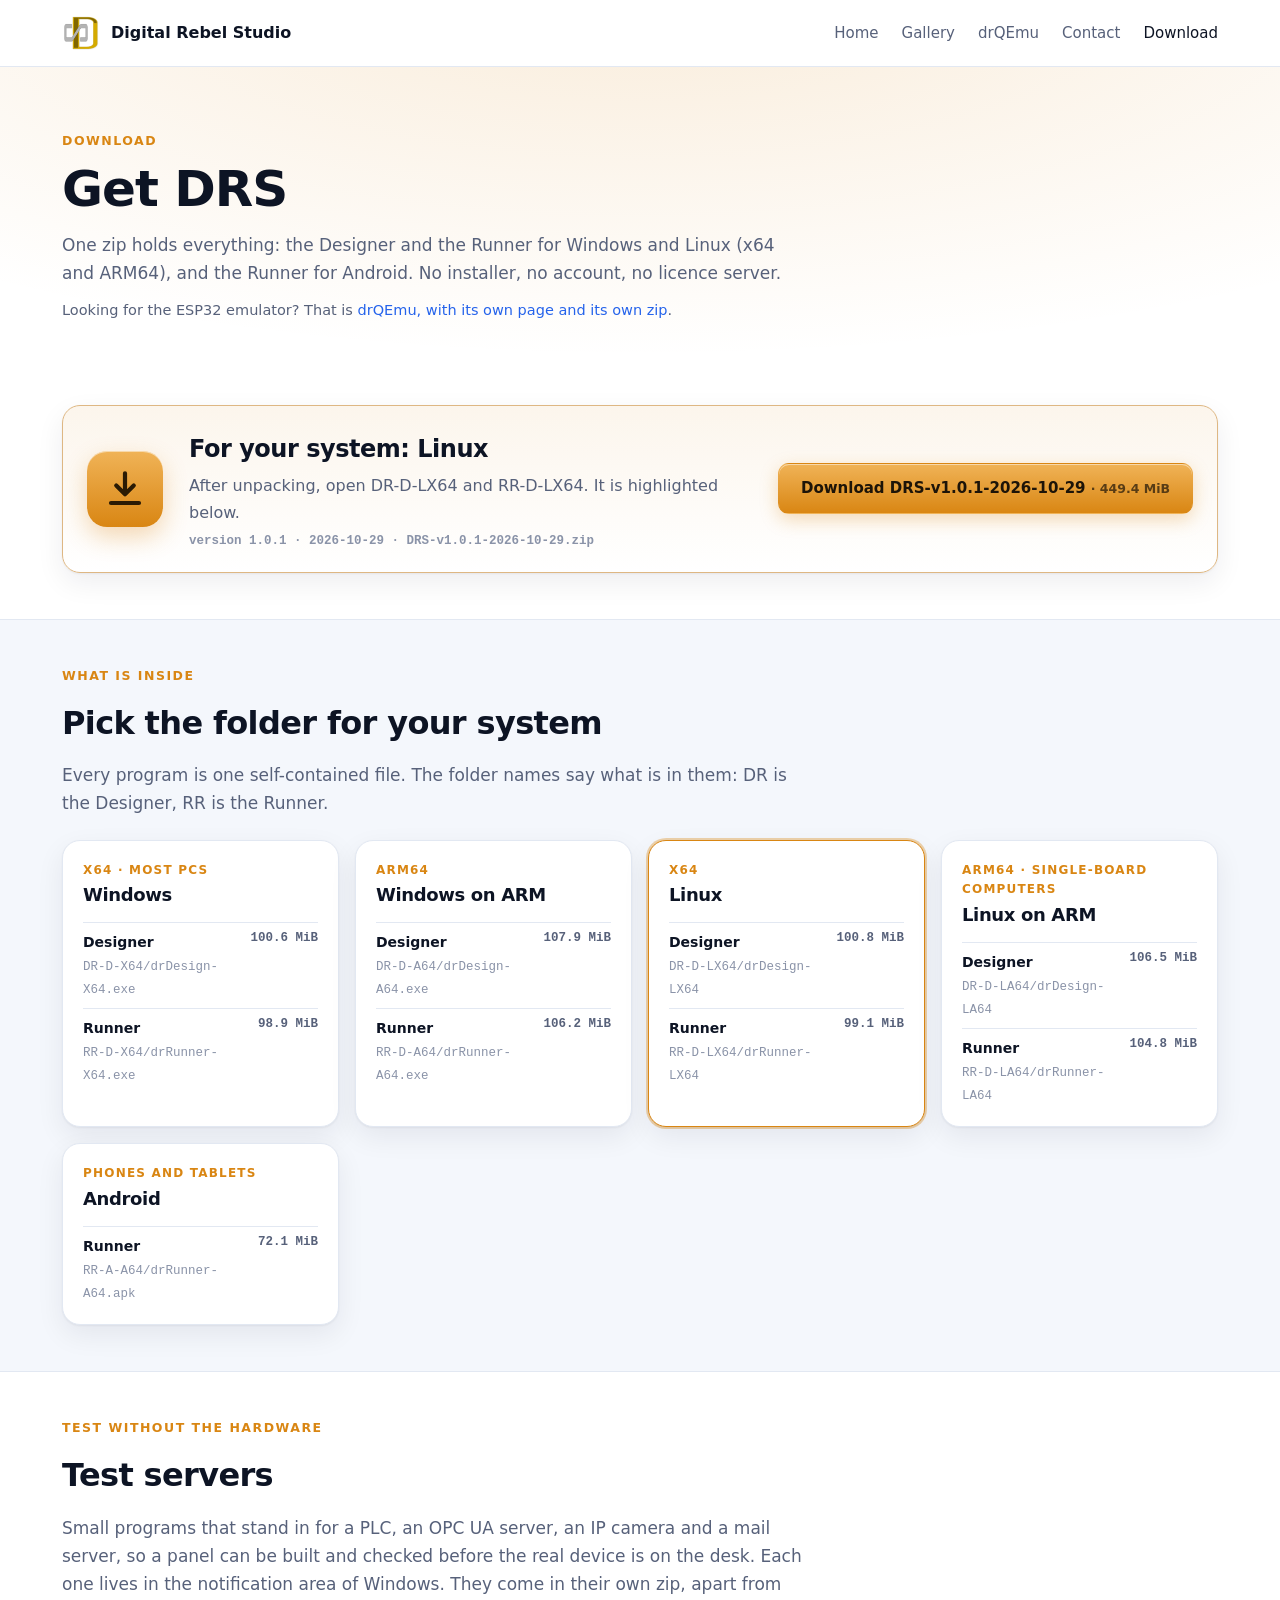
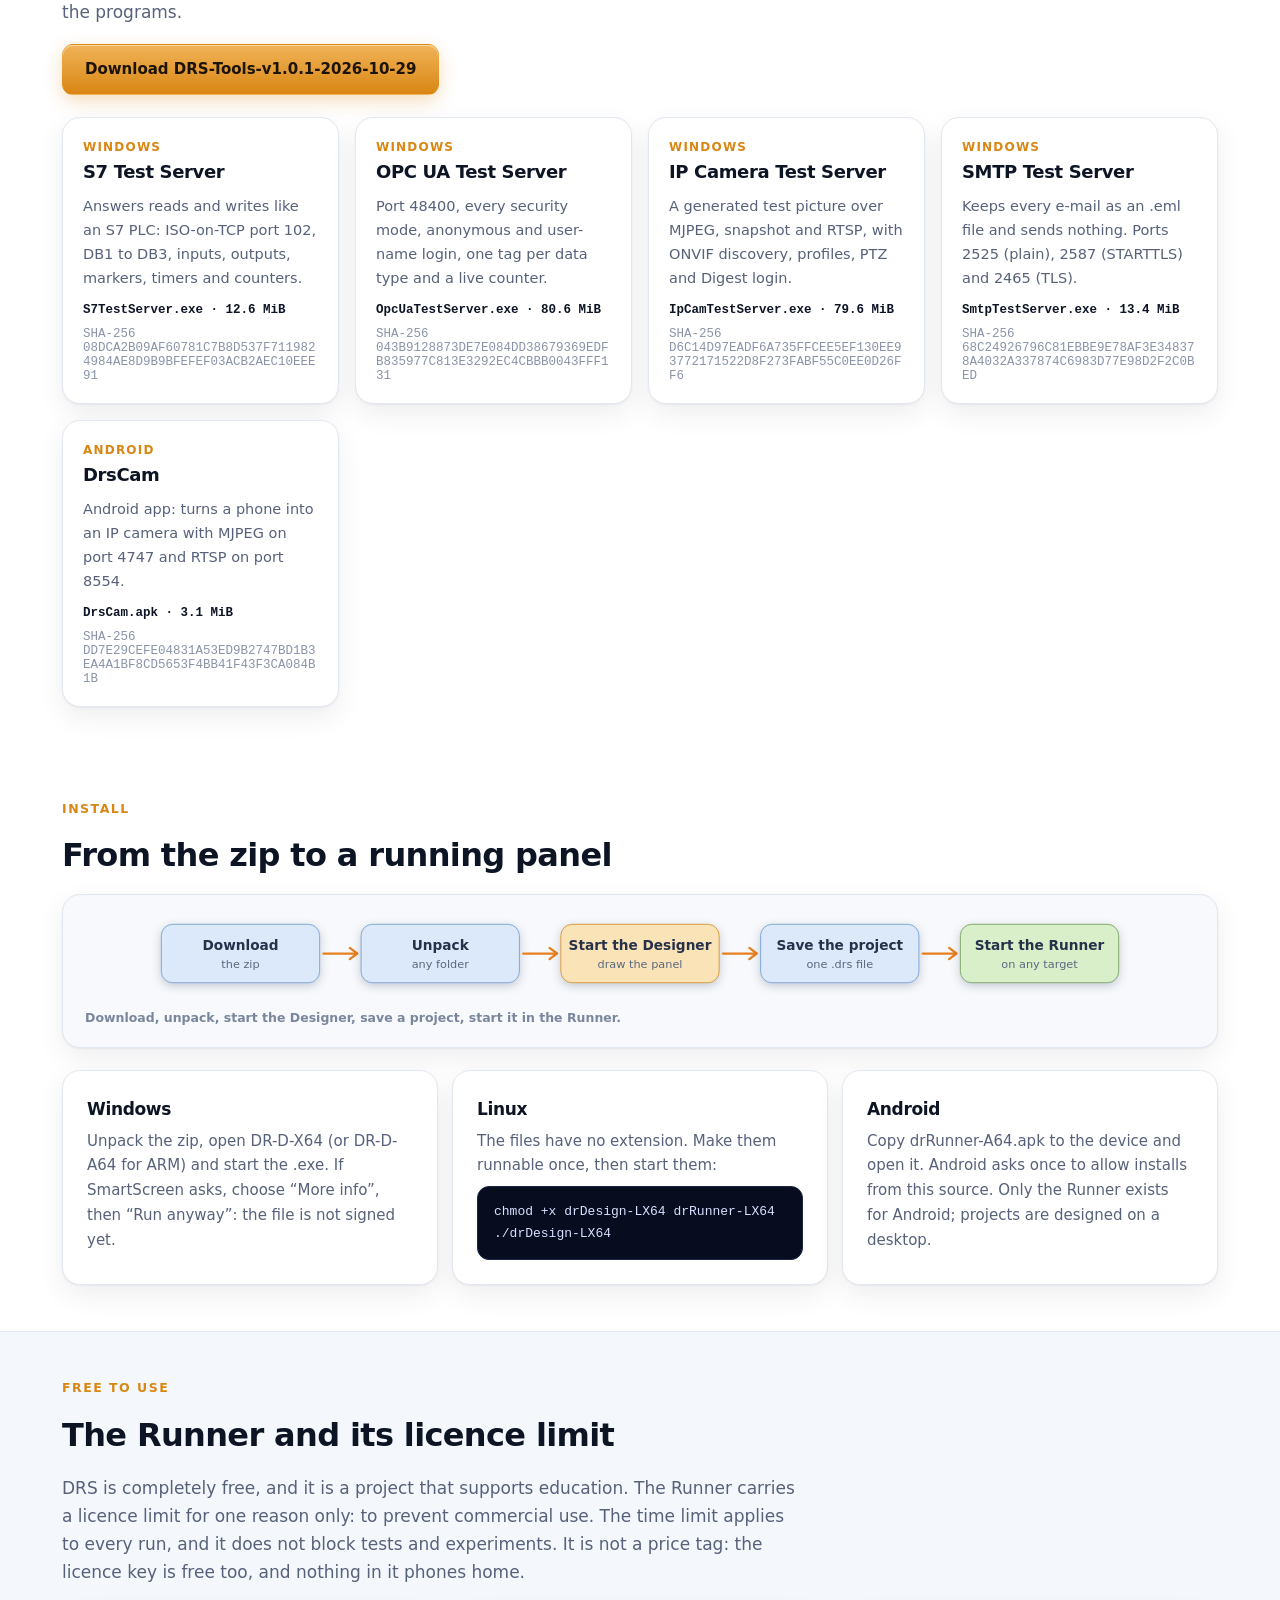
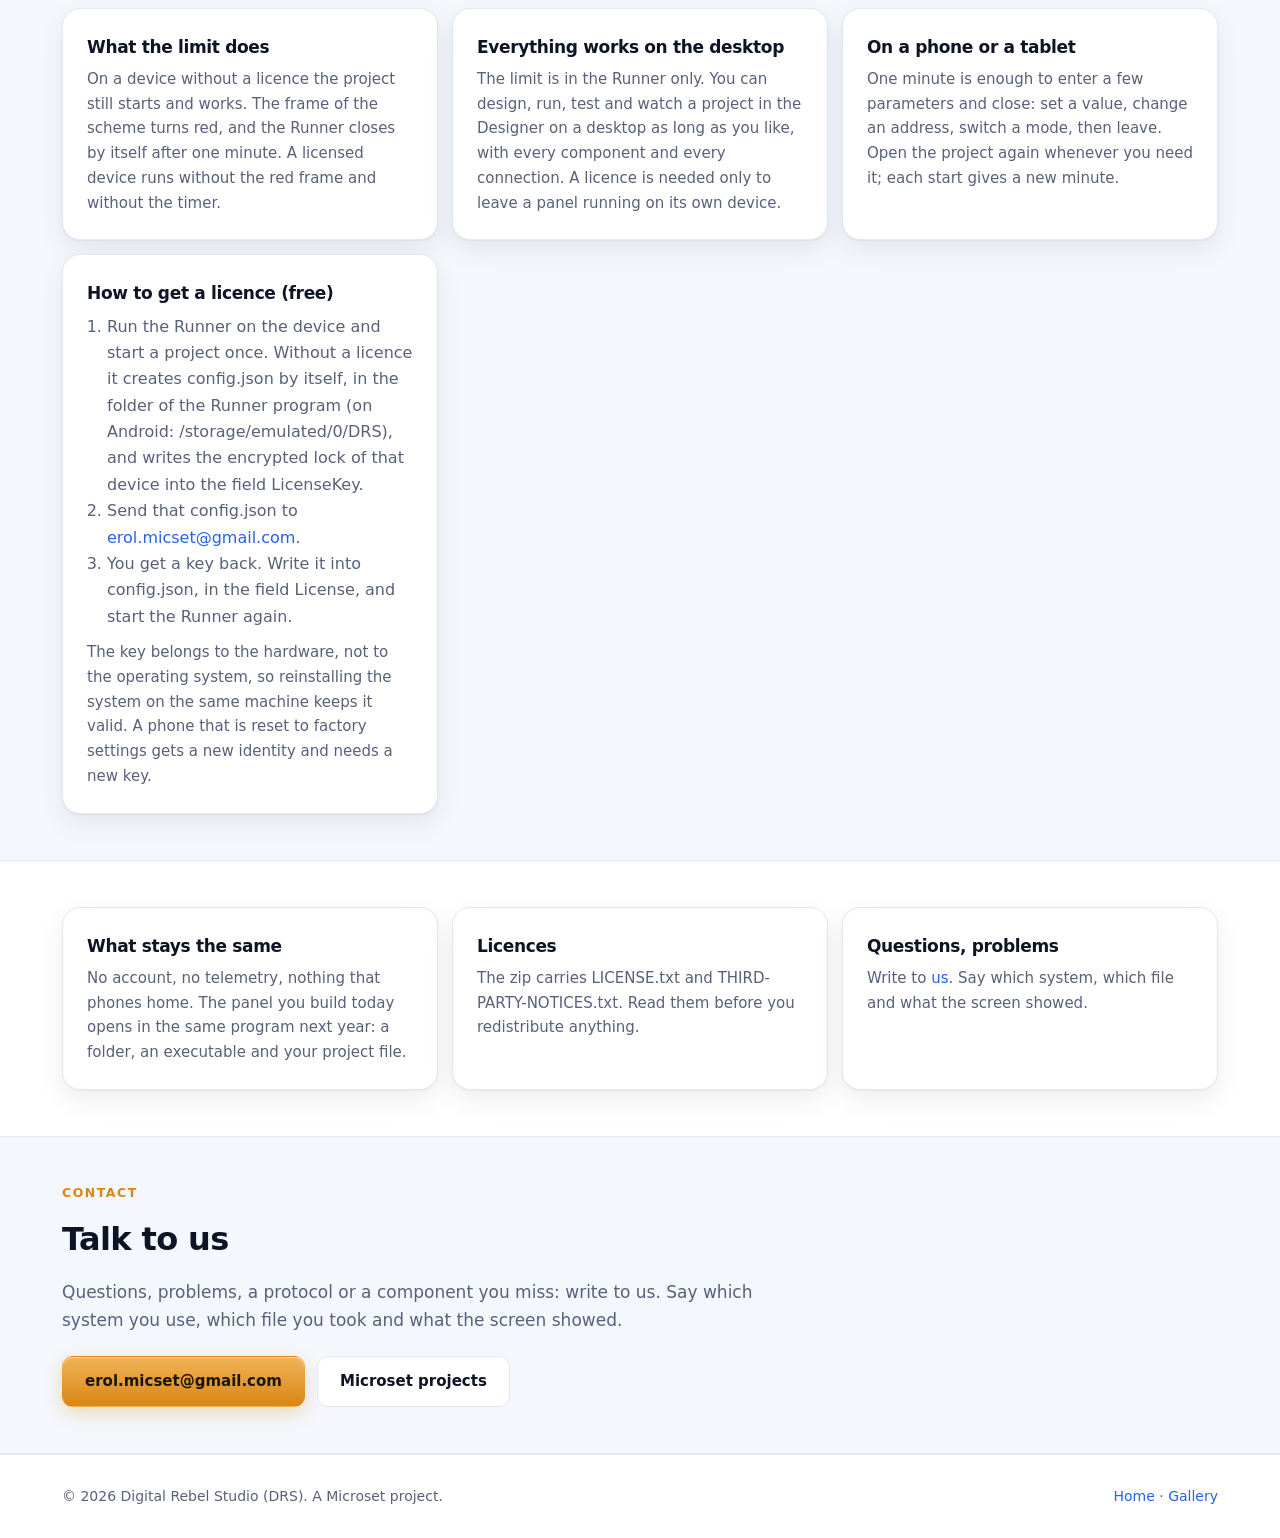
==== download.html @ 3bef8335 "Add files via upload" ====
<!DOCTYPE html>
<html lang="en">
<head>
<meta charset="utf-8">
<meta name="viewport" content="width=device-width, initial-scale=1">
<title>Download · Digital Rebel Studio</title>
<meta name="description" content="Download Digital Rebel Studio: the Designer and the Runner for Windows and Linux (x64 and ARM64), the Runner for Android.">
<meta name="theme-color" content="#0f1626">
<link rel="icon" type="image/png" href="images/drs-logo.png">
<script>document.documentElement.classList.add('js')</script>
<style>
:root{
  --bg:#ffffff; --bg-alt:#f4f7fc; --card:#ffffff; --panel:#f8fafc;
  --text:#0d1424; --muted:#57617a; --faint:#8a93a8;
  --line:#e2e8f2;
  --accent:#2563eb; --amber:#d98613; --accent-ink:#ffffff; --ok:#16a34a;
  --shadow:0 1px 2px rgba(13,20,36,.05),0 10px 28px rgba(13,20,36,.07);
  --mono:ui-monospace,SFMono-Regular,Menlo,Consolas,"Liberation Mono",monospace;
}
@media (prefers-color-scheme:dark){
  :root{
    --bg:#0a1020; --bg-alt:#0d1428; --card:#121b33; --panel:#0e1730;
    --text:#e9edf6; --muted:#9aa5bd; --faint:#6e7891;
    --line:#1f2b4a;
    --accent:#5b8cff; --amber:#e8a33d; --accent-ink:#06101f; --ok:#34d399;
    --shadow:0 1px 2px rgba(0,0,0,.4),0 10px 28px rgba(0,0,0,.35);
  }
}
*{box-sizing:border-box}
html{scroll-behavior:smooth}
@media (prefers-reduced-motion:reduce){html{scroll-behavior:auto}*{animation:none!important;transition:none!important}}
body{margin:0;background:var(--bg);color:var(--text);
  font:16px/1.65 system-ui,-apple-system,"Segoe UI",Roboto,Helvetica,Arial,sans-serif;-webkit-font-smoothing:antialiased}
a{color:var(--accent);text-decoration:none}
a:hover{text-decoration:underline}
:focus-visible{outline:2px solid var(--accent);outline-offset:3px;border-radius:6px}
h1,h2,h3{letter-spacing:-.02em}
img{max-width:100%;height:auto;display:block}
.wrap{max-width:1200px;margin:0 auto;padding:0 22px}
header.nav{position:sticky;top:0;z-index:30;background:color-mix(in srgb,var(--bg) 84%,transparent);
  backdrop-filter:blur(12px);border-bottom:1px solid var(--line)}
.nav .wrap{display:flex;align-items:center;justify-content:space-between;gap:18px;height:66px}
.brand{display:flex;align-items:center;gap:11px;font-weight:700;color:var(--text);white-space:nowrap}
.brand:hover{text-decoration:none}
.logo{width:38px;height:38px;object-fit:contain}
.nav nav{display:flex;gap:23px;align-items:center}
.nav nav a{color:var(--muted);font-size:15px;white-space:nowrap}
.nav nav a:hover,.nav nav a[aria-current]{color:var(--text);text-decoration:none}
.btn{display:inline-block;padding:12px 22px;border-radius:11px;font-weight:600;font-size:15px;border:1px solid transparent;cursor:pointer;font-family:inherit}
.btn:hover{text-decoration:none}
.btn.primary{background:linear-gradient(180deg,#f0b357,#d98613);color:#1d1408;
  box-shadow:inset 0 1px 0 rgba(255,255,255,.5),0 6px 18px rgba(217,134,19,.28);transition:transform .2s,filter .2s}
.btn.primary:hover{filter:brightness(1.06);transform:translateY(-1px)}
.btn.ghost{border-color:var(--line);color:var(--text);background:var(--card)}
.btn.ghost:hover{border-color:var(--amber)}
.eyebrow{font-size:12.5px;font-weight:700;letter-spacing:1.5px;text-transform:uppercase;color:var(--amber);margin:0 0 10px}
.head{padding:64px 0 36px;background:radial-gradient(1100px 380px at 50% -90px,color-mix(in srgb,var(--amber) 16%,transparent),transparent)}
h1{font-size:clamp(32px,5vw,50px);line-height:1.1;margin:0 0 14px}
h2{font-size:clamp(24px,3vw,32px);margin:0 0 12px}
.sub{color:var(--muted);max-width:740px;margin:0;font-size:17px}
section{padding:46px 0}
section.alt{background:var(--bg-alt);border-block:1px solid var(--line)}
.card{background:var(--card);border:1px solid var(--line);border-radius:18px;padding:24px;box-shadow:var(--shadow)}

/* recommended */
.rec{display:grid;grid-template-columns:auto 1fr auto;gap:26px;align-items:center;
  border-color:color-mix(in srgb,var(--amber) 50%,var(--line));
  background:linear-gradient(180deg,color-mix(in srgb,var(--amber) 8%,var(--card)),var(--card))}
.rec .ico{width:76px;height:76px;border-radius:20px;display:grid;place-items:center;
  background:linear-gradient(180deg,#f0b357,#d98613);box-shadow:inset 0 1px 0 rgba(255,255,255,.5),0 10px 24px rgba(217,134,19,.3)}
.rec .ico svg{width:42px;height:42px}
.rec h2{margin:0 0 4px;font-size:24px}
.rec p{margin:0;color:var(--muted)}
.rec .meta{font:600 12.5px var(--mono);color:var(--faint);margin-top:8px}
@media(max-width:800px){.rec{grid-template-columns:1fr;text-align:center}.rec .ico{margin:0 auto}}

/* package table */
.pk{display:grid;gap:16px;grid-template-columns:repeat(auto-fit,minmax(260px,1fr));margin-top:22px}
.pk .card{padding:20px;transition:transform .3s cubic-bezier(.2,.7,.2,1),box-shadow .3s,border-color .2s}
.pk .card:hover{transform:translateY(-3px);border-color:var(--amber)}
.pk .card.me{border-color:var(--amber);box-shadow:0 0 0 2px color-mix(in srgb,var(--amber) 35%,transparent),var(--shadow)}
.pk h3{margin:0 0 2px;font-size:18px}
.pk .os{font-size:12px;font-weight:700;letter-spacing:1.2px;text-transform:uppercase;color:var(--amber)}
.pk ul{list-style:none;margin:12px 0 0;padding:0;display:grid;gap:8px}
.pk li{display:flex;justify-content:space-between;gap:10px;font-size:14px;color:var(--muted);border-top:1px solid var(--line);padding-top:8px}
.pk li b{color:var(--text);font-weight:600}
.pk li code,.path{font:12.5px var(--mono);color:var(--faint)}
.sz{font:600 12.5px var(--mono);white-space:nowrap}

/* hash */
.hash{display:flex;gap:10px;align-items:center;flex-wrap:wrap;margin-top:12px}
.hash code{flex:1 1 360px;min-width:0;overflow-wrap:anywhere;font:13px/1.5 var(--mono);background:var(--panel);
  border:1px solid var(--line);border-radius:10px;padding:10px 12px}
.pre{background:#070d1f;color:#d7e0ff;border-radius:12px;padding:14px 16px;border:1px solid #1c2748;
  font:13px/1.7 var(--mono);overflow-x:auto;white-space:pre;margin:8px 0 0}
.tabs{display:flex;gap:8px;flex-wrap:wrap;margin:14px 0 0}
.tabs button{font:inherit;font-size:14px;font-weight:600;cursor:pointer;padding:7px 15px;border-radius:999px;
  border:1px solid var(--line);background:var(--card);color:var(--text)}
.tabs button[aria-pressed="true"]{background:linear-gradient(180deg,#f0b357,#d98613);border-color:#c47a10;color:#1d1408}

/* flow */
.plate{background:#f7f9fc;border:1px solid #e0e7f1;border-radius:18px;padding:18px;box-shadow:var(--shadow)}
.plate svg{display:block;width:100%;height:auto;max-width:980px;margin:0 auto}
.plate .pcap{font-size:12.5px;color:#7a869c;margin:8px 4px 0;font-weight:600}
.step rect{filter:drop-shadow(0 3px 5px rgba(20,32,60,.22))}
.js .step{opacity:0;transform:translateY(8px);transition:opacity .5s ease,transform .5s ease;transition-delay:var(--d)}
.js .plate.go .step{opacity:1;transform:none}
.js .plate .arrow{stroke-dasharray:1;stroke-dashoffset:1}
.js .plate.go .arrow{animation:draw .7s ease-out forwards;animation-delay:var(--d)}
@keyframes draw{to{stroke-dashoffset:0}}
.js .reveal{opacity:0;transform:translateY(16px);transition:opacity .6s ease,transform .6s cubic-bezier(.2,.7,.2,1)}
.js .reveal.in{opacity:1;transform:none}
.notes{display:grid;gap:14px;grid-template-columns:repeat(auto-fit,minmax(280px,1fr))}
.notes p{margin:0;color:var(--muted);font-size:15px}
.notes h3{margin:0 0 6px;font-size:17px}
footer{border-top:1px solid var(--line);padding:30px 0;color:var(--muted);font-size:14px}
footer .wrap{display:flex;justify-content:space-between;gap:16px;flex-wrap:wrap}
</style>
</head>
<body>

<header class="nav">
  <div class="wrap">
    <a class="brand" href="index.html"><img class="logo" src="images/drs-logo.png" alt="" width="38" height="38"> Digital Rebel Studio</a>
    <nav aria-label="Primary">
      <a href="index.html">Home</a>
      <a href="gallery.html">Gallery</a>
      <a href="drqemu.html">drQEmu</a>
      <a href="#contact">Contact</a>
      <a href="download.html" aria-current="page">Download</a>
    </nav>
  </div>
</header>

<main>
  <div class="head">
    <div class="wrap">
      <p class="eyebrow">Download</p>
      <h1>Get <span translate="no" class="notranslate">DRS</span></h1>
      <p class="sub">One zip holds everything: the <span translate="no" class="notranslate">Designer</span> and the <span translate="no" class="notranslate">Runner</span> for <span translate="no" class="notranslate">Windows</span> and <span translate="no" class="notranslate">Linux</span> (x64 and ARM64), and the <span translate="no" class="notranslate">Runner</span> for <span translate="no" class="notranslate">Android</span>. No installer, no account, no licence server.</p>
      <p style="margin:12px 0 0;color:var(--muted);font-size:14.5px">Looking for the <span translate="no" class="notranslate">ESP32</span> emulator? That is <a href="drqemu.html"><span translate="no" class="notranslate">drQEmu</span>, with its own page and its own zip</a>.</p>
    </div>
  </div>

  <section>
    <div class="wrap">
      <div class="card rec reveal" id="rec">
        <div class="ico" aria-hidden="true"><svg viewBox="0 0 24 24" fill="none" stroke="#2b1b04" stroke-width="2.4" stroke-linecap="round" stroke-linejoin="round"><path d="M12 3v12m0 0l-5-5m5 5l5-5M4 20h16"/></svg></div>
        <div>
          <h2 id="recTitle">Download <span translate="no" class="notranslate">DRS</span></h2>
          <p id="recText">The zip contains every program; open the folder that matches your system.</p>
          <p class="meta" id="recMeta" translate="no"></p>
        </div>
        <a class="btn primary" id="recBtn" href="#">Download the zip</a>
      </div>
    </div>
  </section>

  <section class="alt">
    <div class="wrap">
      <p class="eyebrow">What is inside</p>
      <h2>Pick the folder for your system</h2>
      <p class="sub">Every program is one self-contained file. The folder names say what is in them: <span translate="no" class="notranslate">DR</span> is the <span translate="no" class="notranslate">Designer</span>, <span translate="no" class="notranslate">RR</span> is the <span translate="no" class="notranslate">Runner</span>.</p>
      <div class="pk" id="pk"></div>
    </div>
  </section>

  <section id="tools">
    <div class="wrap">
      <p class="eyebrow">Test without the hardware</p>
      <h2>Test servers</h2>
      <p class="sub">Small programs that stand in for a PLC, an <span translate="no" class="notranslate">OPC UA</span> server, an IP camera and a mail server, so a panel can be built and checked before the real device is on the desk. Each one lives in the notification area of <span translate="no" class="notranslate">Windows</span>. They come in their own zip, apart from the programs.</p>
      <div style="margin-top:18px"><a class="btn primary" id="toolsBtn" href="#">Download the test servers</a></div>
      <div class="pk" id="tl"></div>
    </div>
  </section>

  <section>
    <div class="wrap">
      <p class="eyebrow">Install</p>
      <h2>From the zip to a running panel</h2>
      <div class="plate reveal" id="flow"><p class="pcap" id="flowCap">Download, unpack, start the <span translate="no" class="notranslate">Designer</span>, save a project, start it in the <span translate="no" class="notranslate">Runner</span>.</p></div>
      <div class="notes" style="margin-top:22px">
        <div class="card reveal"><h3><span translate="no" class="notranslate">Windows</span></h3><p>Unpack the zip, open <span translate="no" class="notranslate">DR-D-X64</span> (or <span translate="no" class="notranslate">DR-D-A64</span> for ARM) and start the <span translate="no" class="notranslate">.exe</span>. If SmartScreen asks, choose “More info”, then “Run anyway”: the file is not signed yet.</p></div>
        <div class="card reveal"><h3><span translate="no" class="notranslate">Linux</span></h3><p>The files have no extension. Make them runnable once, then start them:</p><pre class="pre" translate="no">chmod +x drDesign-LX64 drRunner-LX64
./drDesign-LX64</pre></div>
        <div class="card reveal"><h3><span translate="no" class="notranslate">Android</span></h3><p>Copy <span translate="no" class="notranslate">drRunner-A64.apk</span> to the device and open it. Android asks once to allow installs from this source. Only the <span translate="no" class="notranslate">Runner</span> exists for <span translate="no" class="notranslate">Android</span>; projects are designed on a desktop.</p></div>
      </div>
    </div>
  </section>

  <section id="licence" class="alt">
    <div class="wrap">
      <p class="eyebrow">Free to use</p>
      <h2>The <span translate="no" class="notranslate">Runner</span> and its licence limit</h2>
      <p class="sub"><span translate="no" class="notranslate">DRS</span> is completely free, and it is a project that supports education. The <span translate="no" class="notranslate">Runner</span> carries a licence limit for one reason only: to prevent commercial use. The time limit applies to every run, and it does not block tests and experiments. It is not a price tag: the licence key is free too, and nothing in it phones home.</p>
      <div class="notes" style="margin-top:22px">
        <div class="card reveal"><h3>What the limit does</h3><p>On a device without a licence the project still starts and works. The frame of the scheme turns red, and the <span translate="no" class="notranslate">Runner</span> closes by itself after one minute. A licensed device runs without the red frame and without the timer.</p></div>
        <div class="card reveal"><h3>Everything works on the desktop</h3><p>The limit is in the <span translate="no" class="notranslate">Runner</span> only. You can design, run, test and watch a project in the <span translate="no" class="notranslate">Designer</span> on a desktop as long as you like, with every component and every connection. A licence is needed only to leave a panel running on its own device.</p></div>
        <div class="card reveal"><h3>On a phone or a tablet</h3><p>One minute is enough to enter a few parameters and close: set a value, change an address, switch a mode, then leave. Open the project again whenever you need it; each start gives a new minute.</p></div>
        <div class="card reveal"><h3>How to get a licence (free)</h3>
          <ol style="margin:0;padding-left:20px;color:var(--muted)">
            <li>Run the <span translate="no" class="notranslate">Runner</span> on the device and start a project once. Without a licence it creates <span translate="no" class="notranslate">config.json</span> by itself, in the folder of the <span translate="no" class="notranslate">Runner</span> program (on <span translate="no" class="notranslate">Android</span>: <span translate="no" class="notranslate">/storage/emulated/0/DRS</span>), and writes the encrypted lock of that device into the field <span translate="no" class="notranslate">LicenseKey</span>.</li>
            <li>Send that <span translate="no" class="notranslate">config.json</span> to <a href="#contact" translate="no" class="notranslate">erol.micset@gmail.com</a>.</li>
            <li>You get a key back. Write it into <span translate="no" class="notranslate">config.json</span>, in the field <span translate="no" class="notranslate">License</span>, and start the <span translate="no" class="notranslate">Runner</span> again.</li>
          </ol>
          <p style="margin-top:10px">The key belongs to the hardware, not to the operating system, so reinstalling the system on the same machine keeps it valid. A phone that is reset to factory settings gets a new identity and needs a new key.</p></div>
      </div>
    </div>
  </section>

  <section>
    <div class="wrap">
      <div class="notes">
        <div class="card reveal"><h3>What stays the same</h3><p>No account, no telemetry, nothing that phones home. The panel you build today opens in the same program next year: a folder, an executable and your project file.</p></div>
        <div class="card reveal"><h3>Licences</h3><p>The zip carries <span translate="no" class="notranslate">LICENSE.txt</span> and <span translate="no" class="notranslate">THIRD-PARTY-NOTICES.txt</span>. Read them before you redistribute anything.</p></div>
        <div class="card reveal"><h3>Questions, problems</h3><p>Write to <a href="#contact">us</a>. Say which system, which file and what the screen showed.</p></div>
      </div>
    </div>
  </section>
  <section id="contact" class="alt">
    <div class="wrap">
      <p class="eyebrow">Contact</p>
      <h2>Talk to us</h2>
      <p class="sub">Questions, problems, a protocol or a component you miss: write to us. Say which system you use, which file you took and what the screen showed.</p>
      <div style="display:flex;gap:12px;flex-wrap:wrap;margin-top:22px">
        <a class="btn primary" href="mailto:erol.micset@gmail.com?subject=DRS%20-%20Digital%20Rebel%20Studio">erol.micset@gmail.com</a>
        <a class="btn ghost" href="https://micset.wixsite.com/micset" target="_blank" rel="noopener"><span translate="no" class="notranslate">Microset</span> projects</a>
      </div>
    </div>
  </section>
</main>

<footer>
  <div class="wrap">
    <span>© <span id="y">2026</span> <span translate="no" class="notranslate">Digital Rebel Studio</span> (<span translate="no" class="notranslate">DRS</span>). A <span translate="no" class="notranslate">Microset</span> project.</span>
    <span><a href="index.html">Home</a> · <a href="gallery.html">Gallery</a></span>
  </div>
</footer>

<script>
/* The ONE place to edit for a new release: version, date, the address of the zip and its SHA-256.
   `url` may point anywhere (a file next to this page, or a release page of a code host). Sizes are in MiB. */
var RELEASE = {
  version: '1.0.1', date: '2026-10-29',
  url: 'downloads/DRS-v1.0.1-2026-10-29.zip', file: 'DRS-v1.0.1-2026-10-29.zip', size: 449.4,
  sha256: 'D324EFC052154FDF617FF1E827D140A8E46BA5643974B7A51A2671C261CE85D4',
  tools: [
    ['S7 Test Server', 'S7TestServer.exe', 12.6, 'Answers reads and writes like an S7 PLC: ISO-on-TCP port 102, DB1 to DB3, inputs, outputs, markers, timers and counters.', '08DCA2B09AF60781C7B8D537F7119824984AE8D9B9BFEFEF03ACB2AEC10EEE91'],
    ['OPC UA Test Server', 'OpcUaTestServer.exe', 80.6, 'Port 48400, every security mode, anonymous and user-name login, one tag per data type and a live counter.', '043B9128873DE7E084DD38679369EDFB835977C813E3292EC4CBBB0043FFF131'],
    ['IP Camera Test Server', 'IpCamTestServer.exe', 79.6, 'A generated test picture over MJPEG, snapshot and RTSP, with ONVIF discovery, profiles, PTZ and Digest login.', 'D6C14D97EADF6A735FFCEE5EF130EE93772171522D8F273FABF55C0EE0D26FF6'],
    ['SMTP Test Server', 'SmtpTestServer.exe', 13.4, 'Keeps every e-mail as an .eml file and sends nothing. Ports 2525 (plain), 2587 (STARTTLS) and 2465 (TLS).', '68C24926796C81EBBE9E78AF3E348378A4032A337874C6983D77E98D2F2C0BED'],
    ['DrsCam', 'DrsCam.apk', 3.1, 'Android app: turns a phone into an IP camera with MJPEG on port 4747 and RTSP on port 8554.', 'DD7E29CEFE04831A53ED9B2747BD1B3EA4A1BF8CD5653F4BB41F43F3CA084B1B']
  ],
  toolsBase: 'downloads/tools/',
  systems: [
    { id: 'win', name: 'Windows', os: 'x64 · most PCs', items: [
      ['Designer', 'DR-D-X64/drDesign-X64.exe', 100.6], ['Runner', 'RR-D-X64/drRunner-X64.exe', 98.9]] },
    { id: 'winarm', name: 'Windows on ARM', os: 'ARM64', items: [
      ['Designer', 'DR-D-A64/drDesign-A64.exe', 107.9], ['Runner', 'RR-D-A64/drRunner-A64.exe', 106.2]] },
    { id: 'lin', name: 'Linux', os: 'x64', items: [
      ['Designer', 'DR-D-LX64/drDesign-LX64', 100.8], ['Runner', 'RR-D-LX64/drRunner-LX64', 99.1]] },
    { id: 'linarm', name: 'Linux on ARM', os: 'ARM64 · single-board computers', items: [
      ['Designer', 'DR-D-LA64/drDesign-LA64', 106.5], ['Runner', 'RR-D-LA64/drRunner-LA64', 104.8]] },
    { id: 'android', name: 'Android', os: 'phones and tablets', items: [
      ['Runner', 'RR-A-A64/drRunner-A64.apk', 72.1]] }
  ]
};

(function () {
  'use strict';
  var $ = function (id) { return document.getElementById(id); };
  var reduce = window.matchMedia && matchMedia('(prefers-reduced-motion: reduce)').matches;
  function nt(s) { return '<span translate="no" class="notranslate">' + s + '</span>'; }
  function mb(x) { return x.toFixed(1) + ' MiB'; }

  /* which system is this? */
  function detect() {
    var ua = navigator.userAgent || '', plat = (navigator.userAgentData && navigator.userAgentData.platform) || navigator.platform || '';
    var arm = /arm|aarch64/i.test(ua + ' ' + plat);
    if (/android/i.test(ua)) return 'android';
    if (/win/i.test(plat + ua)) return arm ? 'winarm' : 'win';
    if (/linux|x11|cros/i.test(plat + ua)) return arm ? 'linarm' : 'lin';
    return '';
  }
  var mine = detect();

  /* the zip, the recommendation */
  var rec = RELEASE.systems.filter(function (s) { return s.id === mine; })[0];
  $('recBtn').href = RELEASE.url;
  $('recBtn').setAttribute('download', RELEASE.file);
  $('recBtn').innerHTML = 'Download ' + nt(RELEASE.file.replace(/\.zip$/, '')) + ' <small style="opacity:.7">· ' + mb(RELEASE.size) + '</small>';
  $('recMeta').textContent = 'version ' + RELEASE.version + ' · ' + RELEASE.date + ' · ' + RELEASE.file;
  if (rec) {
    $('recTitle').innerHTML = 'For your system: ' + nt(rec.name);
    $('recText').innerHTML = 'After unpacking, open ' + rec.items.map(function (i) { return nt(i[1].split('/')[0]); }).join(' and ') + '. It is highlighted below.';
  }

  /* one card per system */
  $('pk').innerHTML = RELEASE.systems.map(function (s) {
    return '<div class="card reveal' + (s.id === mine ? ' me' : '') + '"><div class="os">' + s.os + '</div><h3>' + nt(s.name) + '</h3><ul>' +
      s.items.map(function (i) {
        var parts = i[1].split('/');
        return '<li><span><b>' + nt(i[0]) + '</b><br><span class="path" translate="no">' + parts[0] + '/' + parts[1] + '</span></span><span class="sz" translate="no">' + mb(i[2]) + '</span></li>';
      }).join('') + '</ul></div>';
  }).join('');

  $('tl').innerHTML = RELEASE.tools.map(function (t) {
    return '<div class="card reveal"><div class="os">' + (/.apk$/.test(t[1]) ? 'Android' : 'Windows') + '</div><h3>' + nt(t[0]) + '</h3><p style="margin:8px 0 12px;color:var(--muted);font-size:14.5px">' + t[3] + '</p>' +
      '<p class="sz" translate="no" style="margin:0">' + t[1] + ' · ' + mb(t[2]) + '</p>' +
      '<p class="path" translate="no" style="margin:10px 0 0;overflow-wrap:anywhere">SHA-256 ' + t[4] + '</p></div>';
  }).join('');

  /* DownloadPathList.txt names the zips of every version; the newest one wins. Without the list (or on file://) the values above stay. */
  function applyList(text) {
    var best = null;
    text.split(/\r?\n/).forEach(function (ln) {
      if (/^\s*(#|$)/.test(ln)) return;
      var p = ln.split(' - ').map(function (s) { return s.trim(); });
      if (p.length < 3) return;
      if (/drqemu/i.test(p[1])) return;
      var v = p[0], isTools = /tools/i.test(p[1]);
      if (!best || cmp(v, best.v) > 0) best = { v: v, app: null, tools: null };
      if (v === best.v) best[isTools ? 'tools' : 'app'] = { file: p[1], url: p.slice(2).join(' - ') };
    });
    if (!best) return;
    if (best.app) {
      var same = best.app.file === RELEASE.file;
      RELEASE.version = best.v; RELEASE.file = best.app.file; RELEASE.url = best.app.url;
      if (!same) { RELEASE.sha256 = ''; RELEASE.size = 0; RELEASE.date = ''; }
    }
    if (best.tools) RELEASE.toolsZip = best.tools;
    paint();
  }
  function cmp(a, b) {
    var x = a.split('.'), y = b.split('.');
    for (var i = 0; i < Math.max(x.length, y.length); i++) { var d = (+x[i] || 0) - (+y[i] || 0); if (d) return d; }
    return 0;
  }
  function paint() {
    $('recBtn').href = RELEASE.url;
    $('recBtn').setAttribute('download', RELEASE.file.split('/').pop());
    $('recBtn').innerHTML = 'Download ' + nt(RELEASE.file.replace(/\.zip$/, '')) + (RELEASE.size ? ' <small style="opacity:.7">· ' + mb(RELEASE.size) + '</small>' : '');
    $('recMeta').textContent = 'version ' + RELEASE.version + (RELEASE.date ? ' · ' + RELEASE.date : '') + ' · ' + RELEASE.file;
    var tz = RELEASE.toolsZip || { file: 'DRS-Tools-v' + RELEASE.version + '.zip', url: RELEASE.toolsBase + 'DRS-Tools-v' + RELEASE.version + '.zip' };
    $('toolsBtn').href = tz.url; $('toolsBtn').setAttribute('download', tz.file.split('/').pop());
    $('toolsBtn').innerHTML = 'Download ' + nt(tz.file.replace(/\.zip$/, ''));
  }

  paint();
  if (window.fetch && location.protocol !== 'file:') fetch('DownloadPathList.txt', { cache: 'no-cache' }).then(function (r) { return r.ok ? r.text() : ''; }).then(function (t) { if (t) applyList(t); }, function () {});

  /* the install flow, drawn from data */
  var STEPS = [
    ['Download', 'the zip', '#7fa6d8', '#dbe9fb'],
    ['Unpack', 'any folder', '#7fa6d8', '#dbe9fb'],
    ['Start the Designer', 'draw the panel', '#d79a3a', '#fbe3b8'],
    ['Save the project', 'one .drs file', '#7fa6d8', '#dbe9fb'],
    ['Start the Runner', 'on any target', '#7fa86a', '#d9efc9']
  ];
  (function drawFlow() {
    var NS = 'http://www.w3.org/2000/svg', w = 168, h = 62, gap = 44, pad = 12, W = pad * 2 + STEPS.length * w + (STEPS.length - 1) * gap, H = h + pad * 2 + 6;
    var svg = document.createElementNS(NS, 'svg');
    svg.setAttribute('viewBox', '0 0 ' + W + ' ' + H); svg.setAttribute('role', 'img');
    svg.setAttribute('aria-label', 'Steps: download the zip, unpack it, start the Designer and draw the panel, save the project as one file, start it in the Runner on any target.');
    function el(n, a, p) { var e = document.createElementNS(NS, n); for (var k in a) e.setAttribute(k, a[k]); if (p) p.appendChild(e); return e; }
    STEPS.forEach(function (s, i) {
      var x = pad + i * (w + gap), y = pad, d = (i * 0.25).toFixed(2) + 's';
      if (i) el('path', { d: 'M' + (x - gap + 4) + ' ' + (y + h / 2) + ' L' + (x - 6) + ' ' + (y + h / 2), stroke: '#e8801f', 'stroke-width': 2.4, 'stroke-linecap': 'round', fill: 'none', class: 'arrow', pathLength: 1, style: '--d:' + (i * 0.25 - 0.1).toFixed(2) + 's' }, svg);
      if (i) el('path', { d: 'M' + (x - 12) + ' ' + (y + h / 2 - 6) + ' L' + (x - 4) + ' ' + (y + h / 2) + ' L' + (x - 12) + ' ' + (y + h / 2 + 6), stroke: '#e8801f', 'stroke-width': 2.4, 'stroke-linecap': 'round', 'stroke-linejoin': 'round', fill: 'none' }, svg);
      var g = el('g', { class: 'step', style: '--d:' + d }, svg);
      el('rect', { x: x, y: y, width: w, height: h, rx: 12, fill: s[3], stroke: s[2] }, g);
      var t = el('text', { x: x + w / 2, y: y + 27, 'text-anchor': 'middle', 'font-size': 14.5, 'font-weight': 700, fill: '#27324a', 'font-family': 'system-ui,Segoe UI,sans-serif' }, g); t.textContent = s[0];
      if (/Designer|Runner/.test(s[0])) { t.setAttribute('translate', 'no'); t.setAttribute('class', 'notranslate'); }
      var u = el('text', { x: x + w / 2, y: y + 46, 'text-anchor': 'middle', 'font-size': 12, fill: '#5b6780', 'font-family': 'system-ui,Segoe UI,sans-serif' }, g); u.textContent = s[1];
      if (/\.drs/.test(s[1])) { u.setAttribute('translate', 'no'); u.setAttribute('class', 'notranslate'); }
    });
    $('flow').insertBefore(svg, $('flowCap'));
  })();

  /* reveal on scroll */
  var items = Array.prototype.slice.call(document.querySelectorAll('.reveal'));
  var plate = $('flow');
  if (reduce || !('IntersectionObserver' in window)) { plate.classList.add('go'); items.forEach(function (e) { e.classList.add('in'); }); }
  else {
    var io = new IntersectionObserver(function (en) {
      en.forEach(function (x) { if (x.isIntersecting) { x.target.classList.add('in'); if (x.target === plate) plate.classList.add('go'); io.unobserve(x.target); } });
    }, { threshold: 0.12 });
    items.forEach(function (e, i) { e.style.transitionDelay = (i % 3) * 0.08 + 's'; io.observe(e); });
    setTimeout(function () { plate.classList.add('go'); items.forEach(function (e) { e.classList.add('in'); }); }, 6000);
  }
  $('y').textContent = new Date().getFullYear();
})();
</script>
</body>
</html>
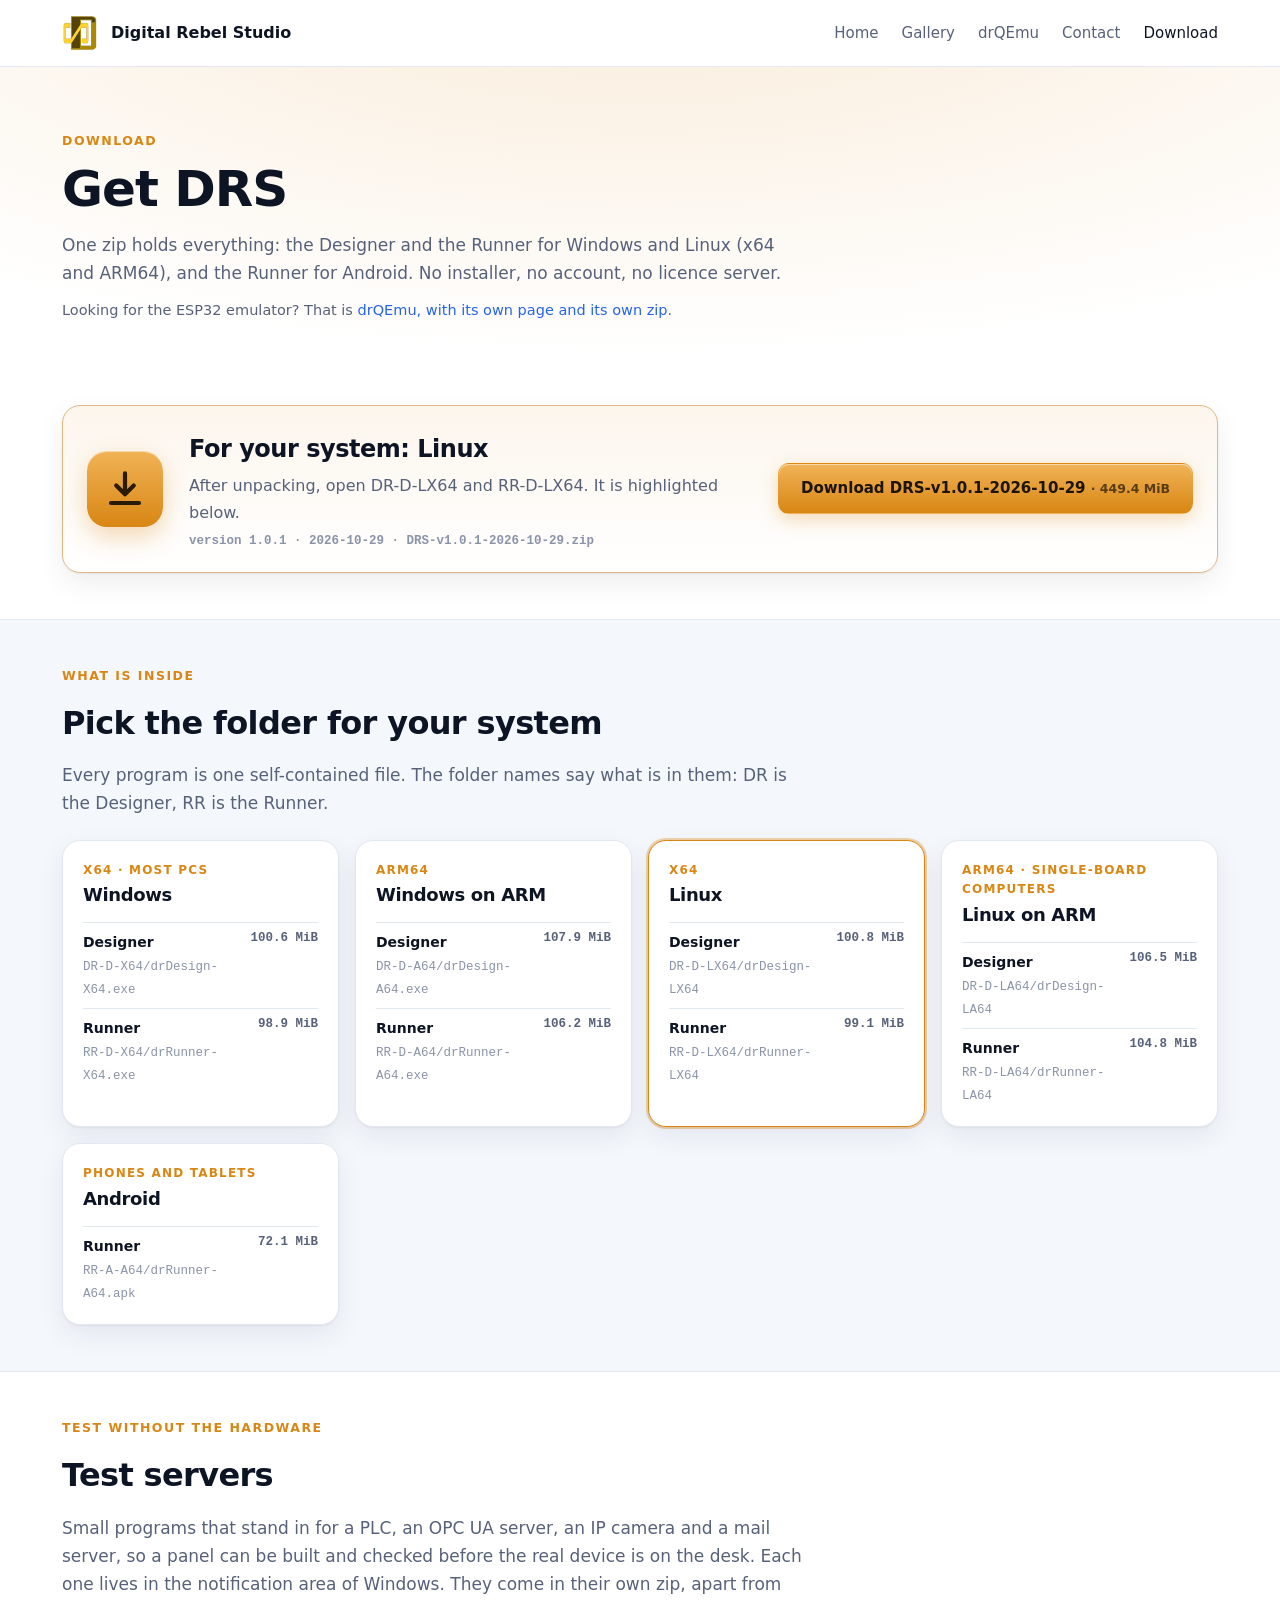
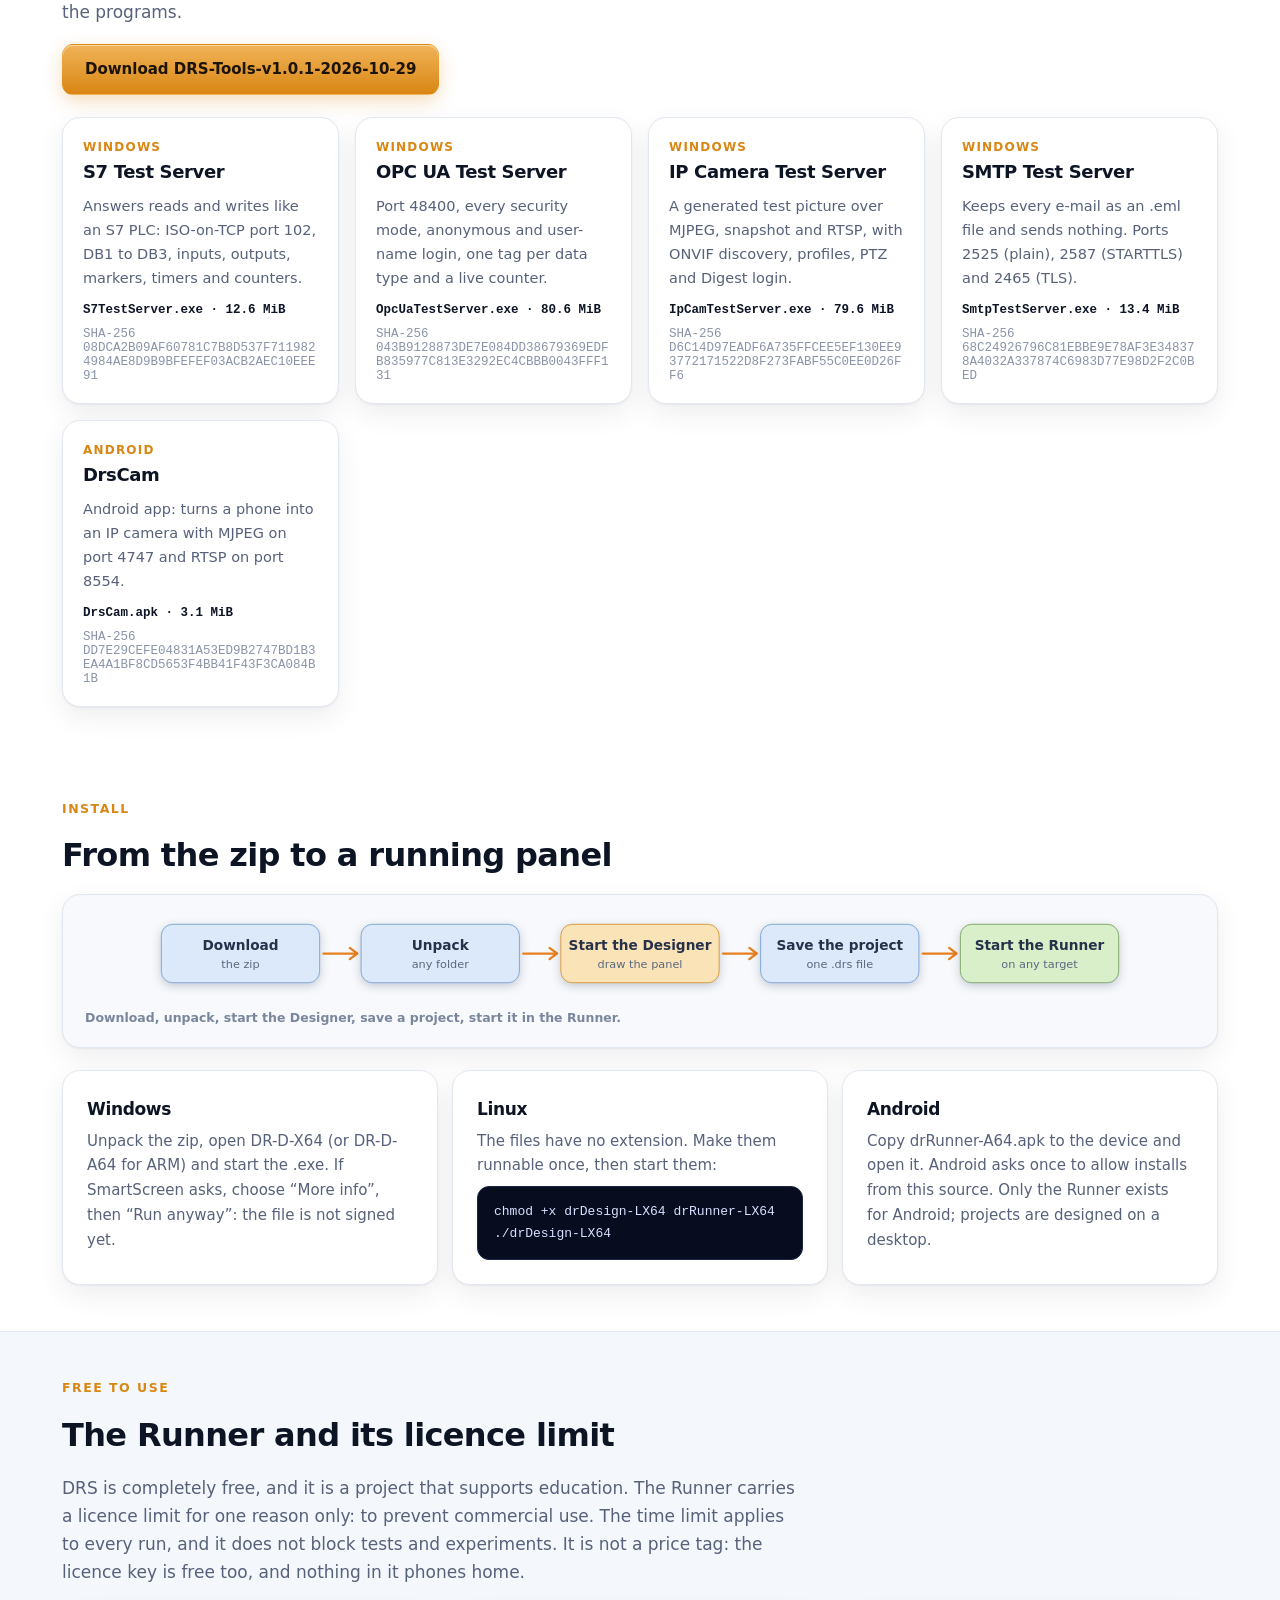
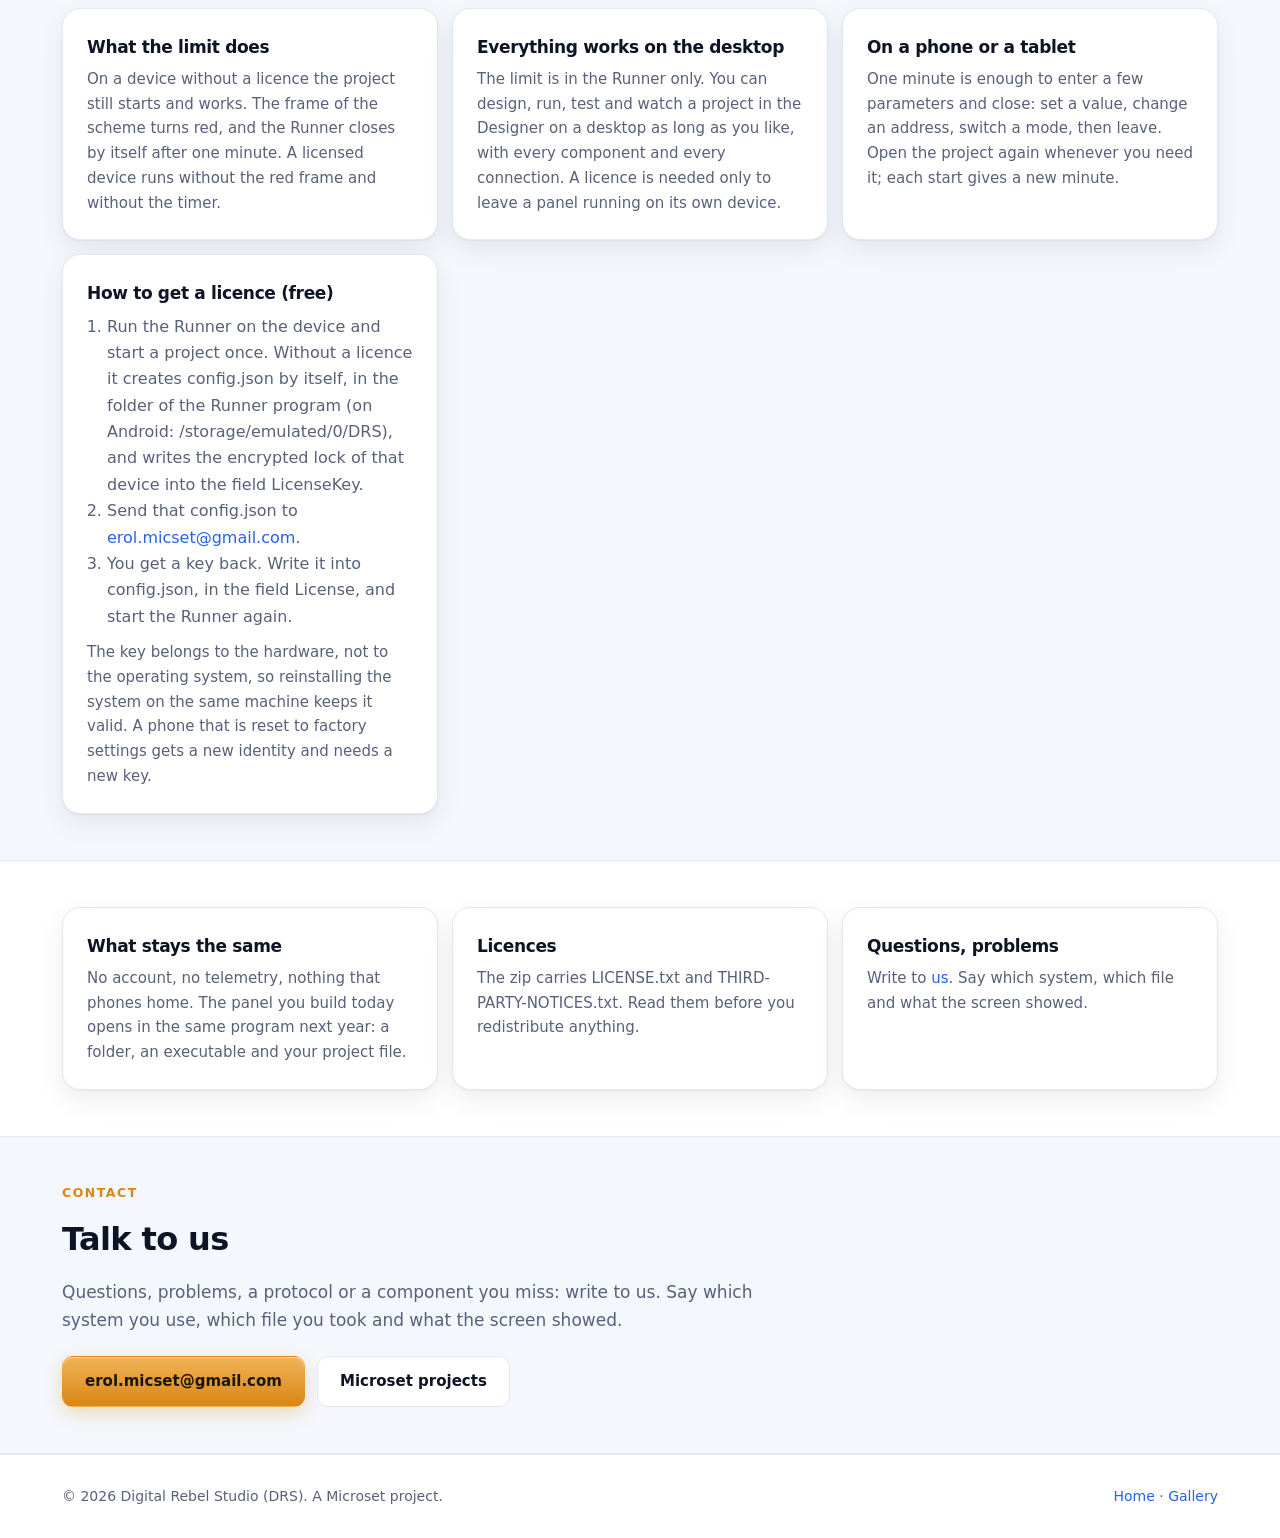
==== commit 6936b005: "Download list: release addresses, read from Download folder" ====
--- a/download.html
+++ b/download.html
@@ -243,7 +243,7 @@
    `url` may point anywhere (a file next to this page, or a release page of a code host). Sizes are in MiB. */
 var RELEASE = {
   version: '1.0.1', date: '2026-10-29',
-  url: 'downloads/DRS-v1.0.1-2026-10-29.zip', file: 'DRS-v1.0.1-2026-10-29.zip', size: 449.4,
+  url: 'https://github.com/ErolMicset/ErolMicset.github.io/releases/download/v1.0.1/DRS-v1.0.1-2026-10-29.zip', file: 'DRS-v1.0.1-2026-10-29.zip', size: 449.4,
   sha256: 'D324EFC052154FDF617FF1E827D140A8E46BA5643974B7A51A2671C261CE85D4',
   tools: [
     ['S7 Test Server', 'S7TestServer.exe', 12.6, 'Answers reads and writes like an S7 PLC: ISO-on-TCP port 102, DB1 to DB3, inputs, outputs, markers, timers and counters.', '08DCA2B09AF60781C7B8D537F7119824984AE8D9B9BFEFEF03ACB2AEC10EEE91'],
@@ -311,7 +311,7 @@
       '<p class="path" translate="no" style="margin:10px 0 0;overflow-wrap:anywhere">SHA-256 ' + t[4] + '</p></div>';
   }).join('');
 
-  /* DownloadPathList.txt names the zips of every version; the newest one wins. Without the list (or on file://) the values above stay. */
+  /* Download/DownloadPathList.txt names the zips of every version; the newest one wins. Without the list (or on file://) the values above stay. */
   function applyList(text) {
     var best = null;
     text.split(/\r?\n/).forEach(function (ln) {
@@ -348,7 +348,7 @@
   }
 
   paint();
-  if (window.fetch && location.protocol !== 'file:') fetch('DownloadPathList.txt', { cache: 'no-cache' }).then(function (r) { return r.ok ? r.text() : ''; }).then(function (t) { if (t) applyList(t); }, function () {});
+  if (window.fetch && location.protocol !== 'file:') fetch('Download/DownloadPathList.txt', { cache: 'no-cache' }).then(function (r) { return r.ok ? r.text() : ''; }).then(function (t) { if (t) applyList(t); }, function () {});
 
   /* the install flow, drawn from data */
   var STEPS = [
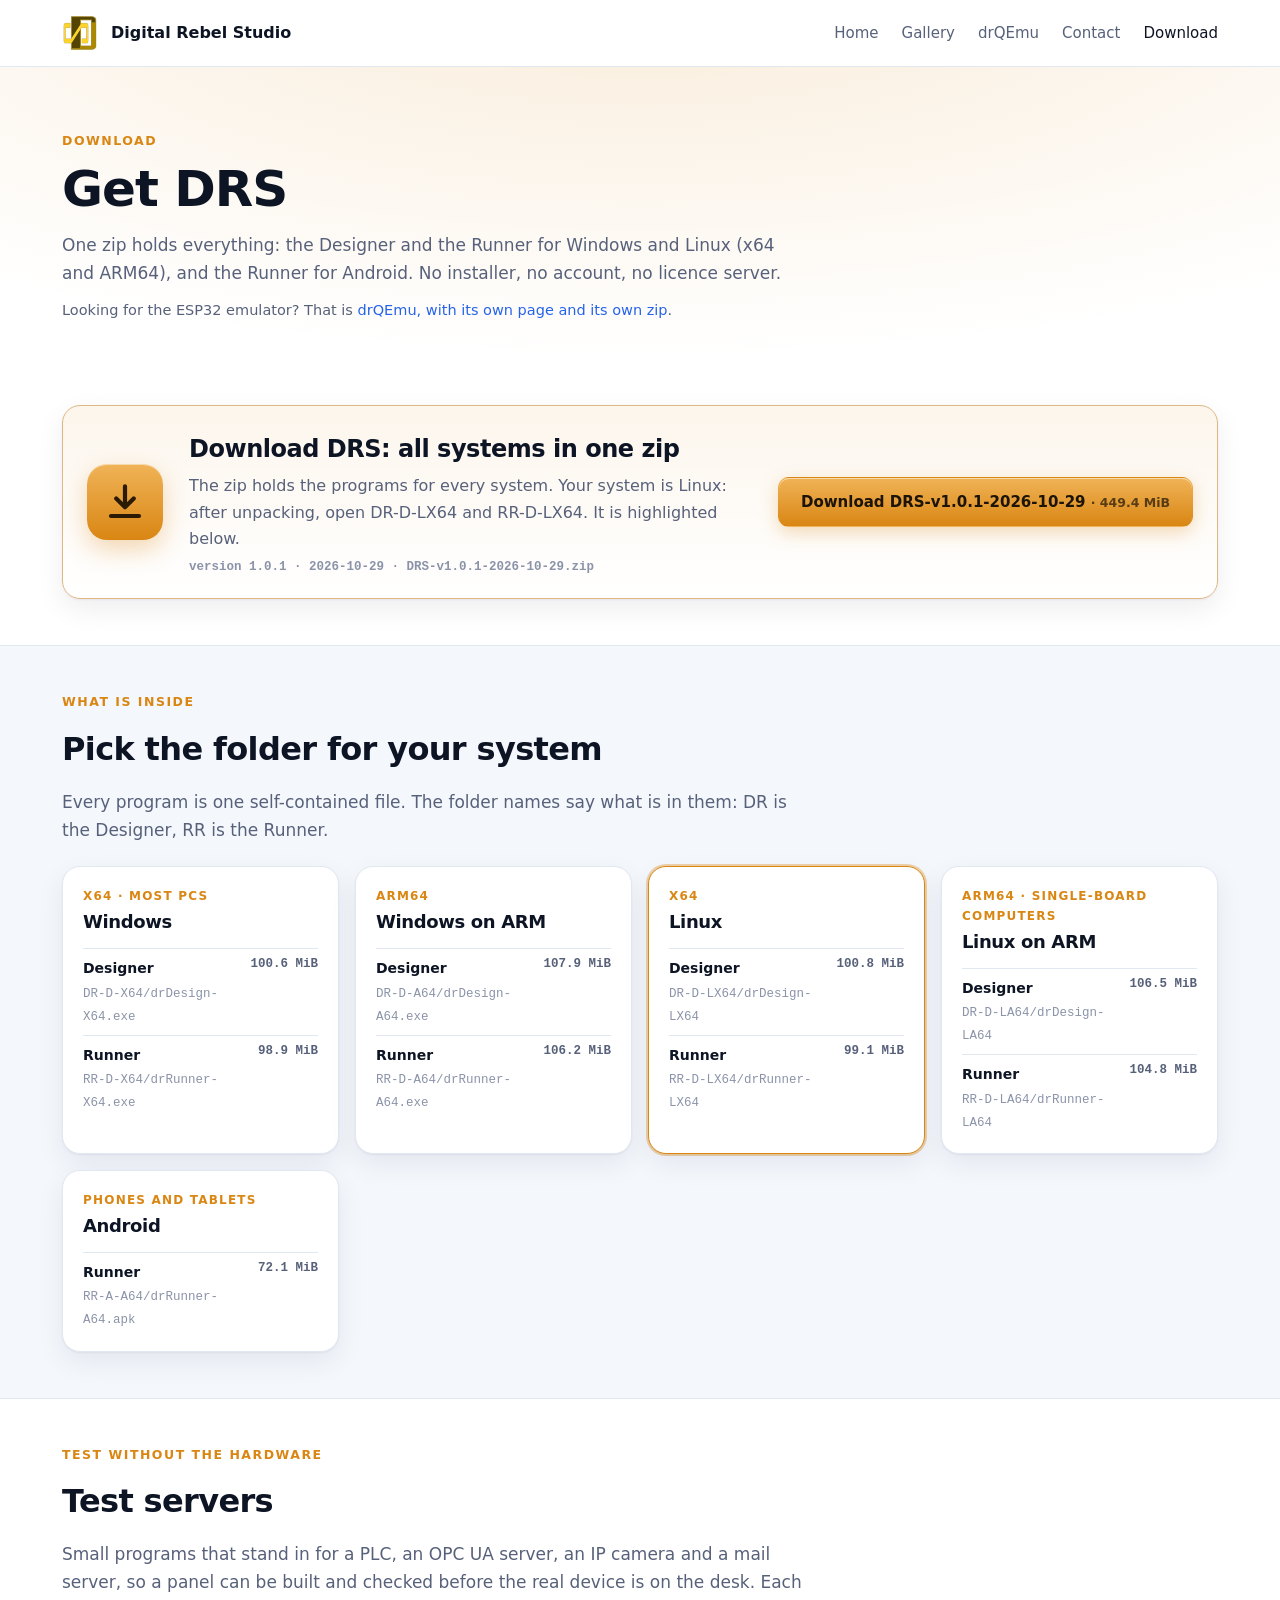
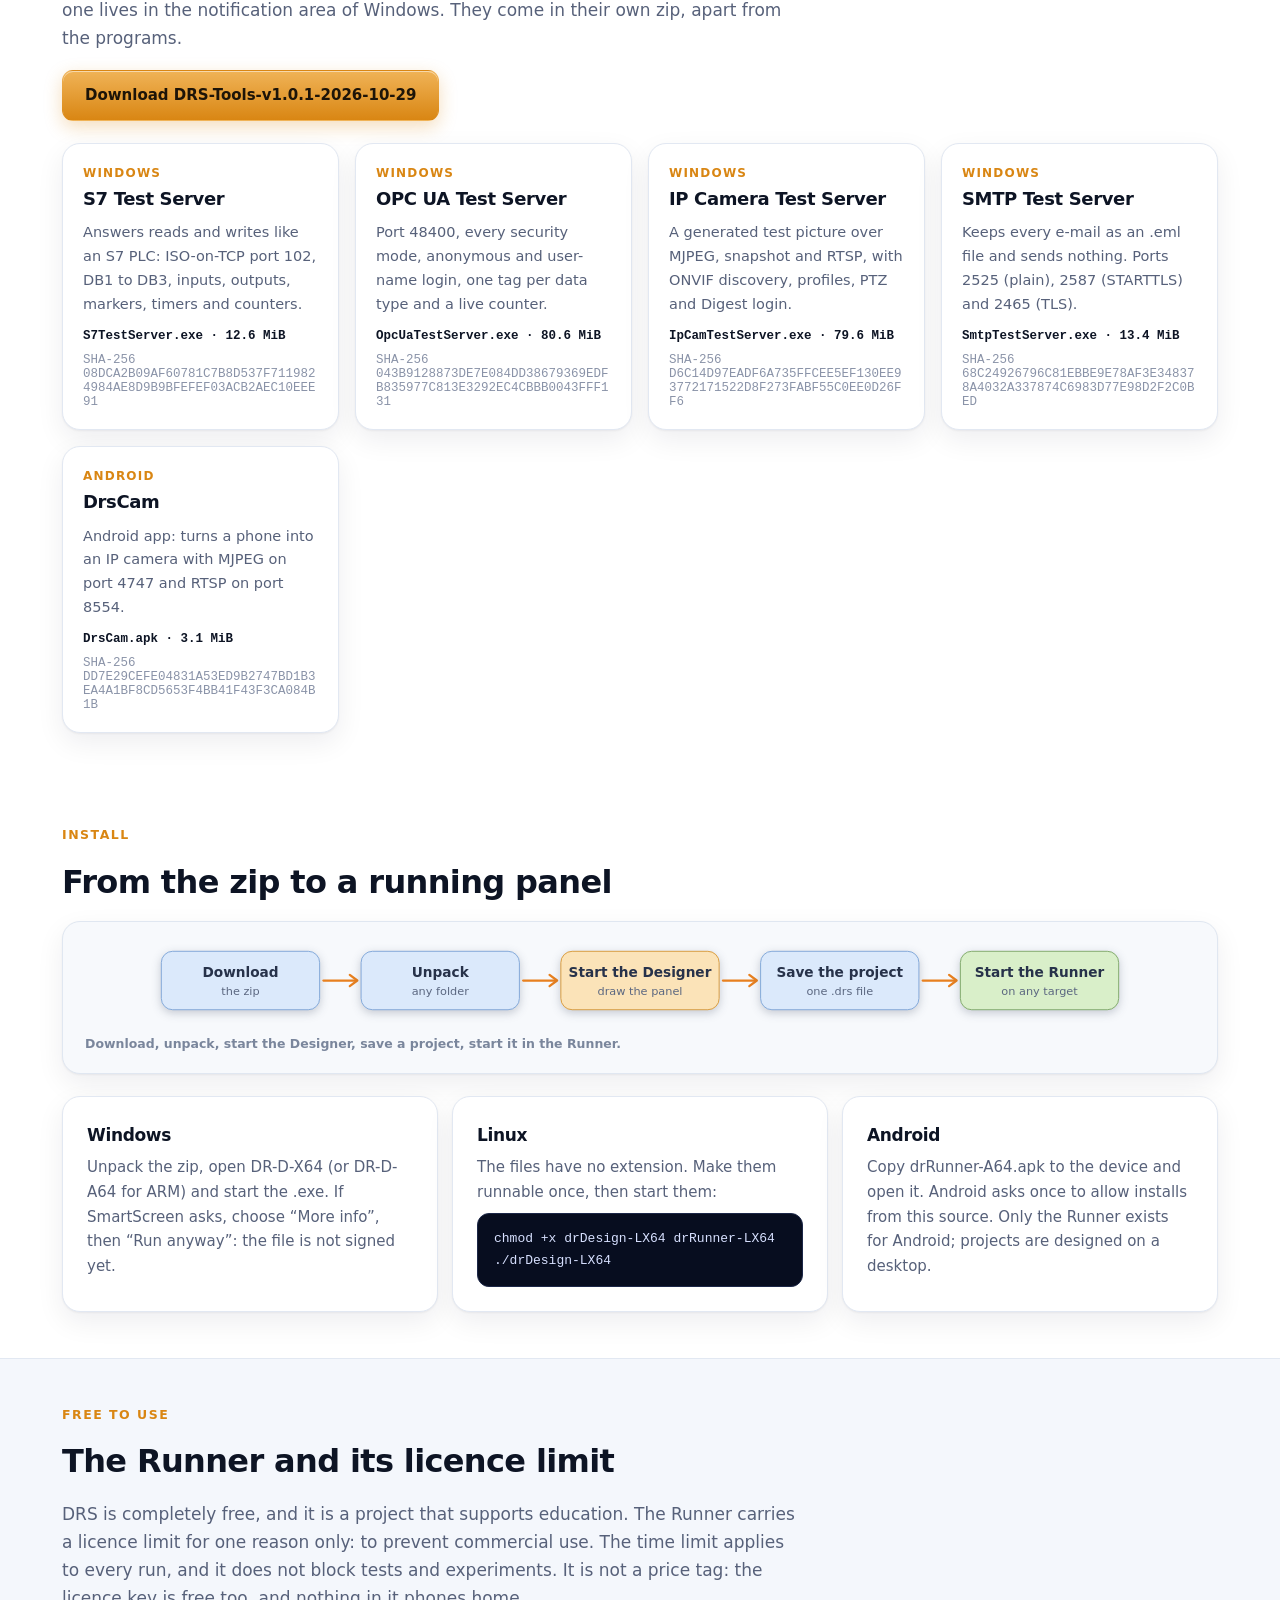
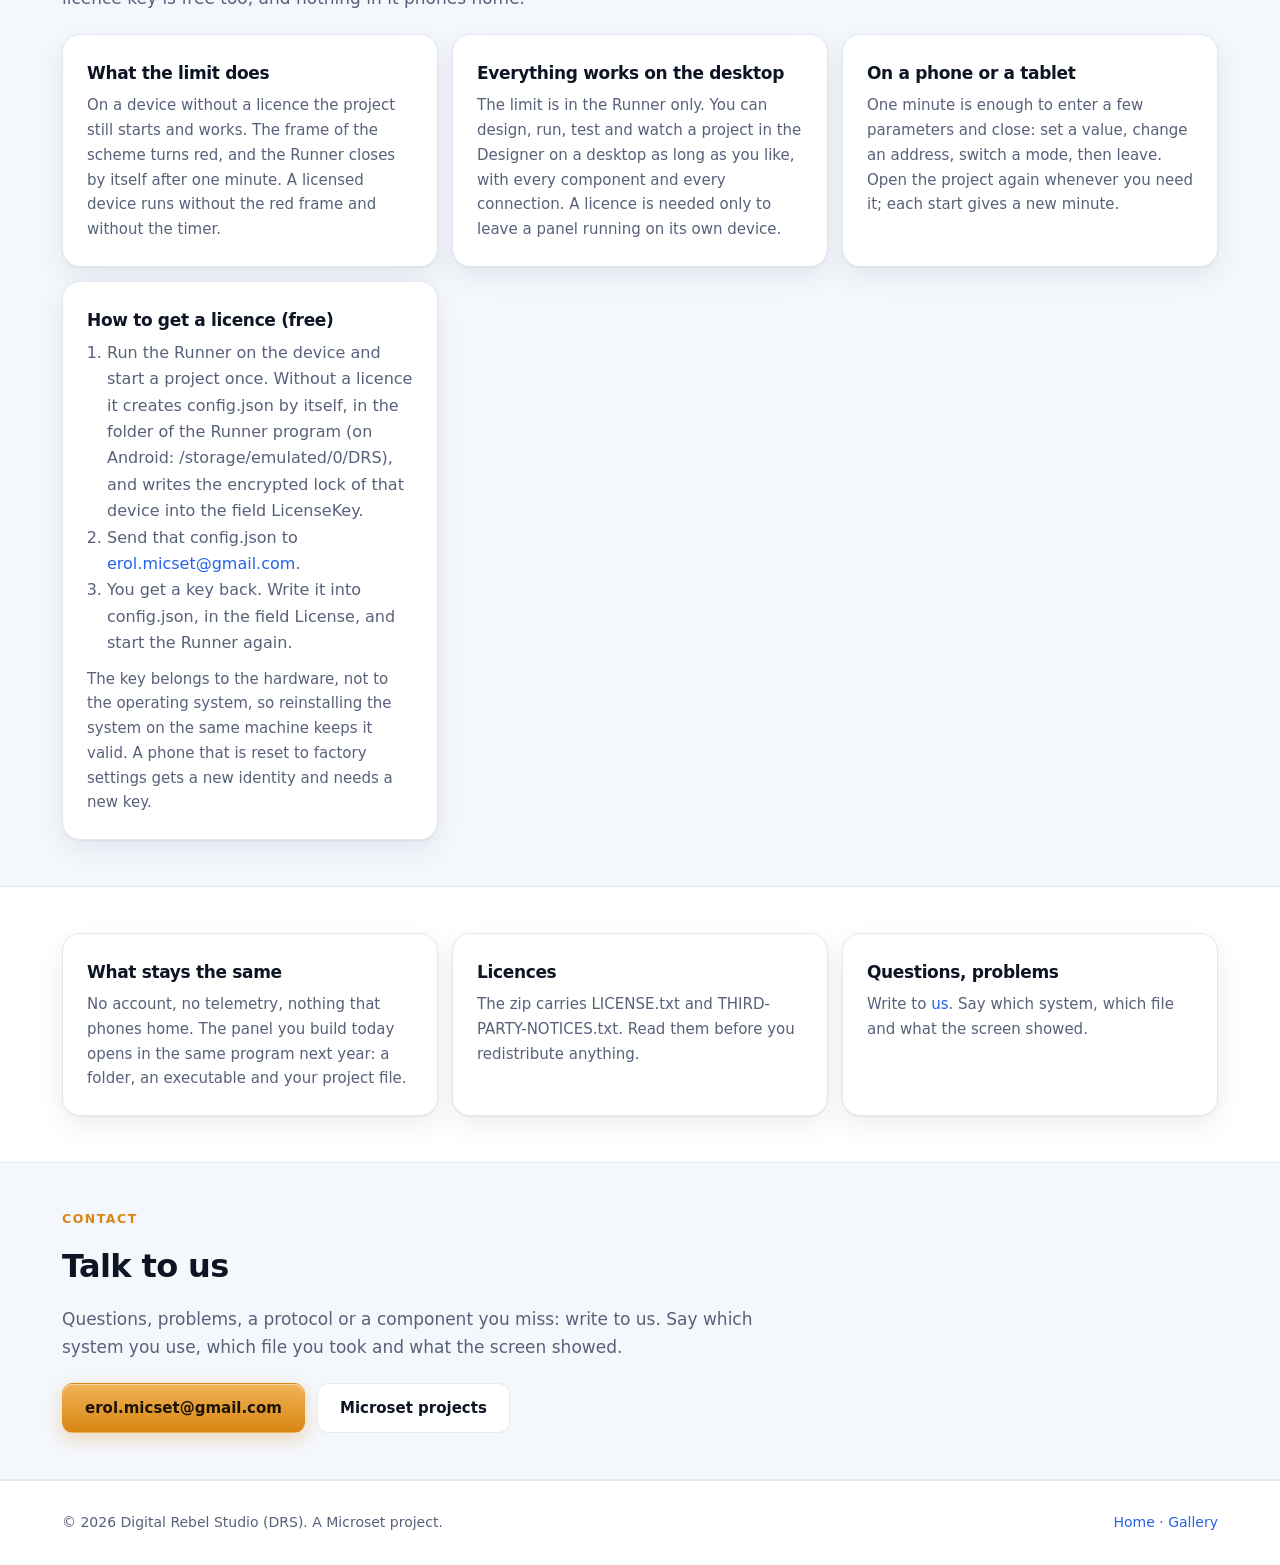
==== commit e6d3fb4d: "Download box: one zip for all systems" ====
--- a/download.html
+++ b/download.html
@@ -292,8 +292,8 @@
   $('recBtn').innerHTML = 'Download ' + nt(RELEASE.file.replace(/\.zip$/, '')) + ' <small style="opacity:.7">· ' + mb(RELEASE.size) + '</small>';
   $('recMeta').textContent = 'version ' + RELEASE.version + ' · ' + RELEASE.date + ' · ' + RELEASE.file;
   if (rec) {
-    $('recTitle').innerHTML = 'For your system: ' + nt(rec.name);
-    $('recText').innerHTML = 'After unpacking, open ' + rec.items.map(function (i) { return nt(i[1].split('/')[0]); }).join(' and ') + '. It is highlighted below.';
+    $('recTitle').innerHTML = 'Download ' + nt('DRS') + ': all systems in one zip';
+    $('recText').innerHTML = 'The zip holds the programs for every system. Your system is ' + nt(rec.name) + ': after unpacking, open ' + rec.items.map(function (i) { return nt(i[1].split('/')[0]); }).join(' and ') + '. It is highlighted below.';
   }
 
   /* one card per system */
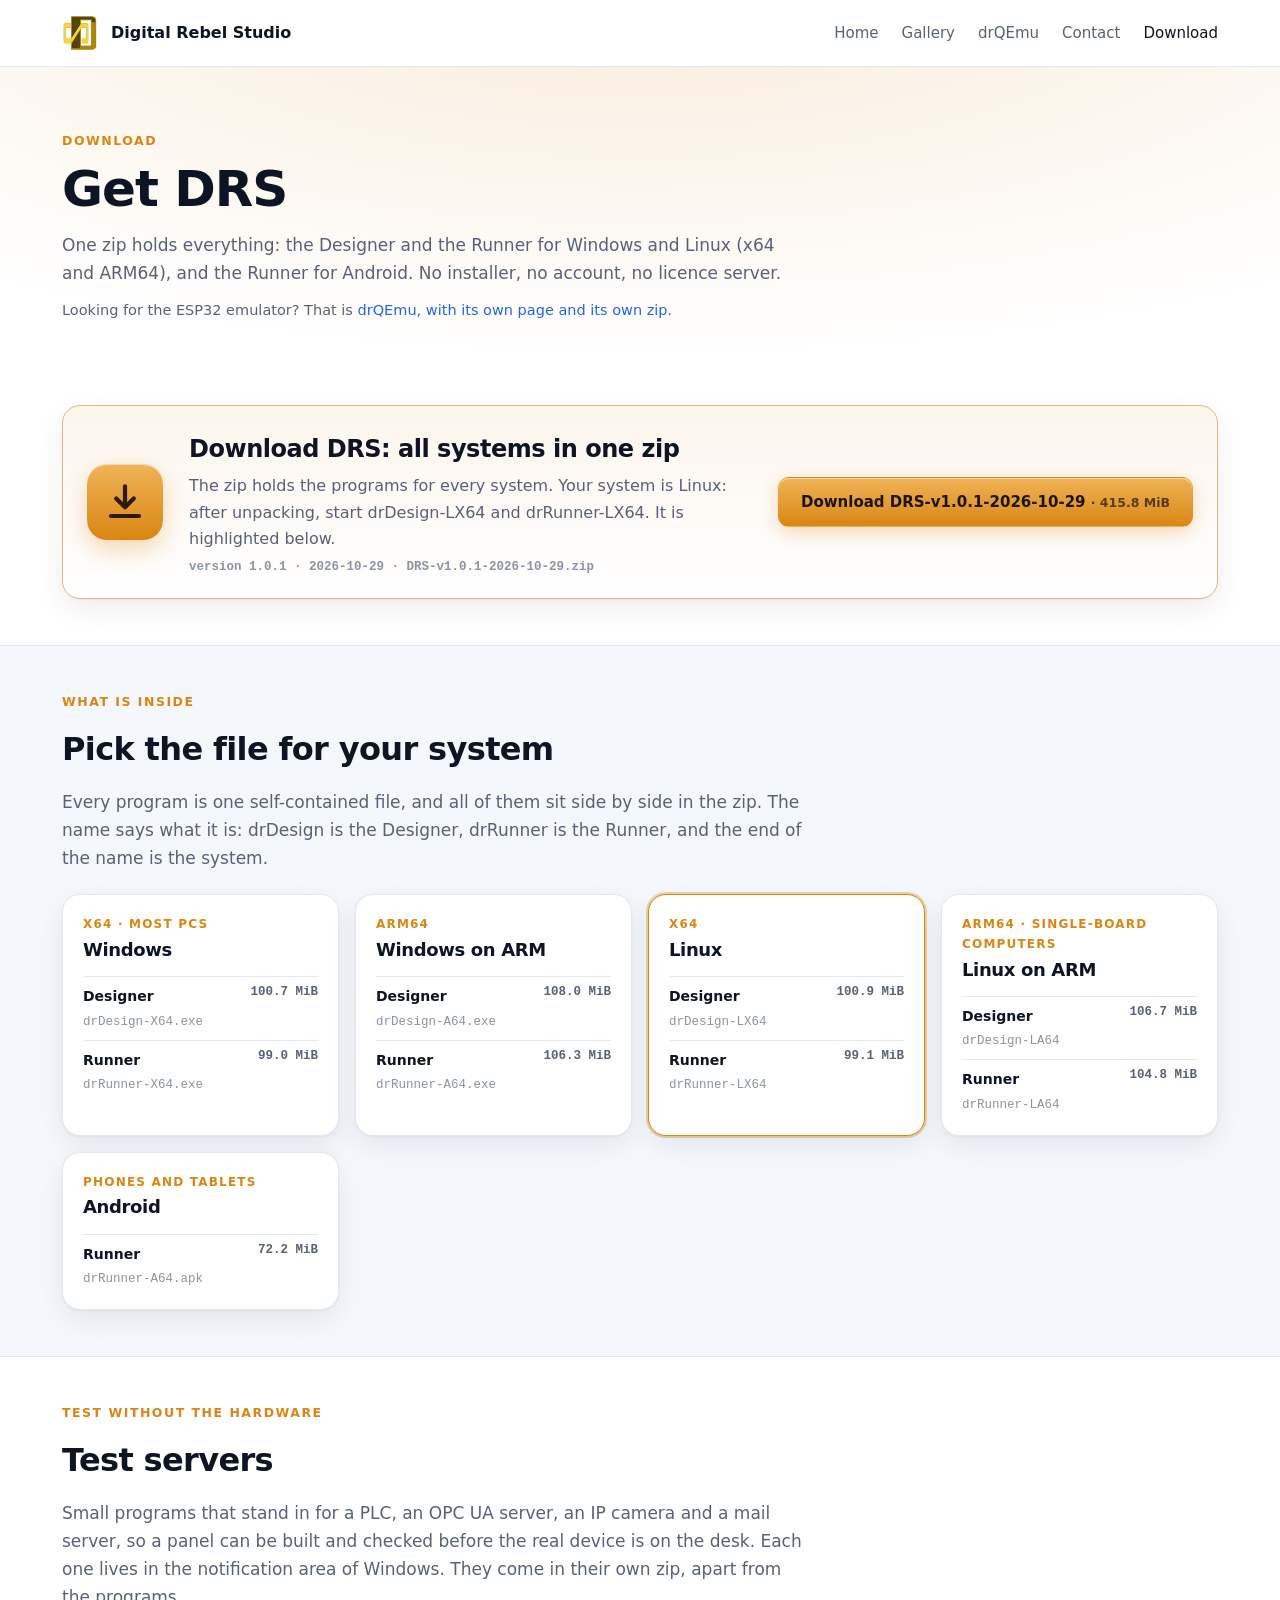
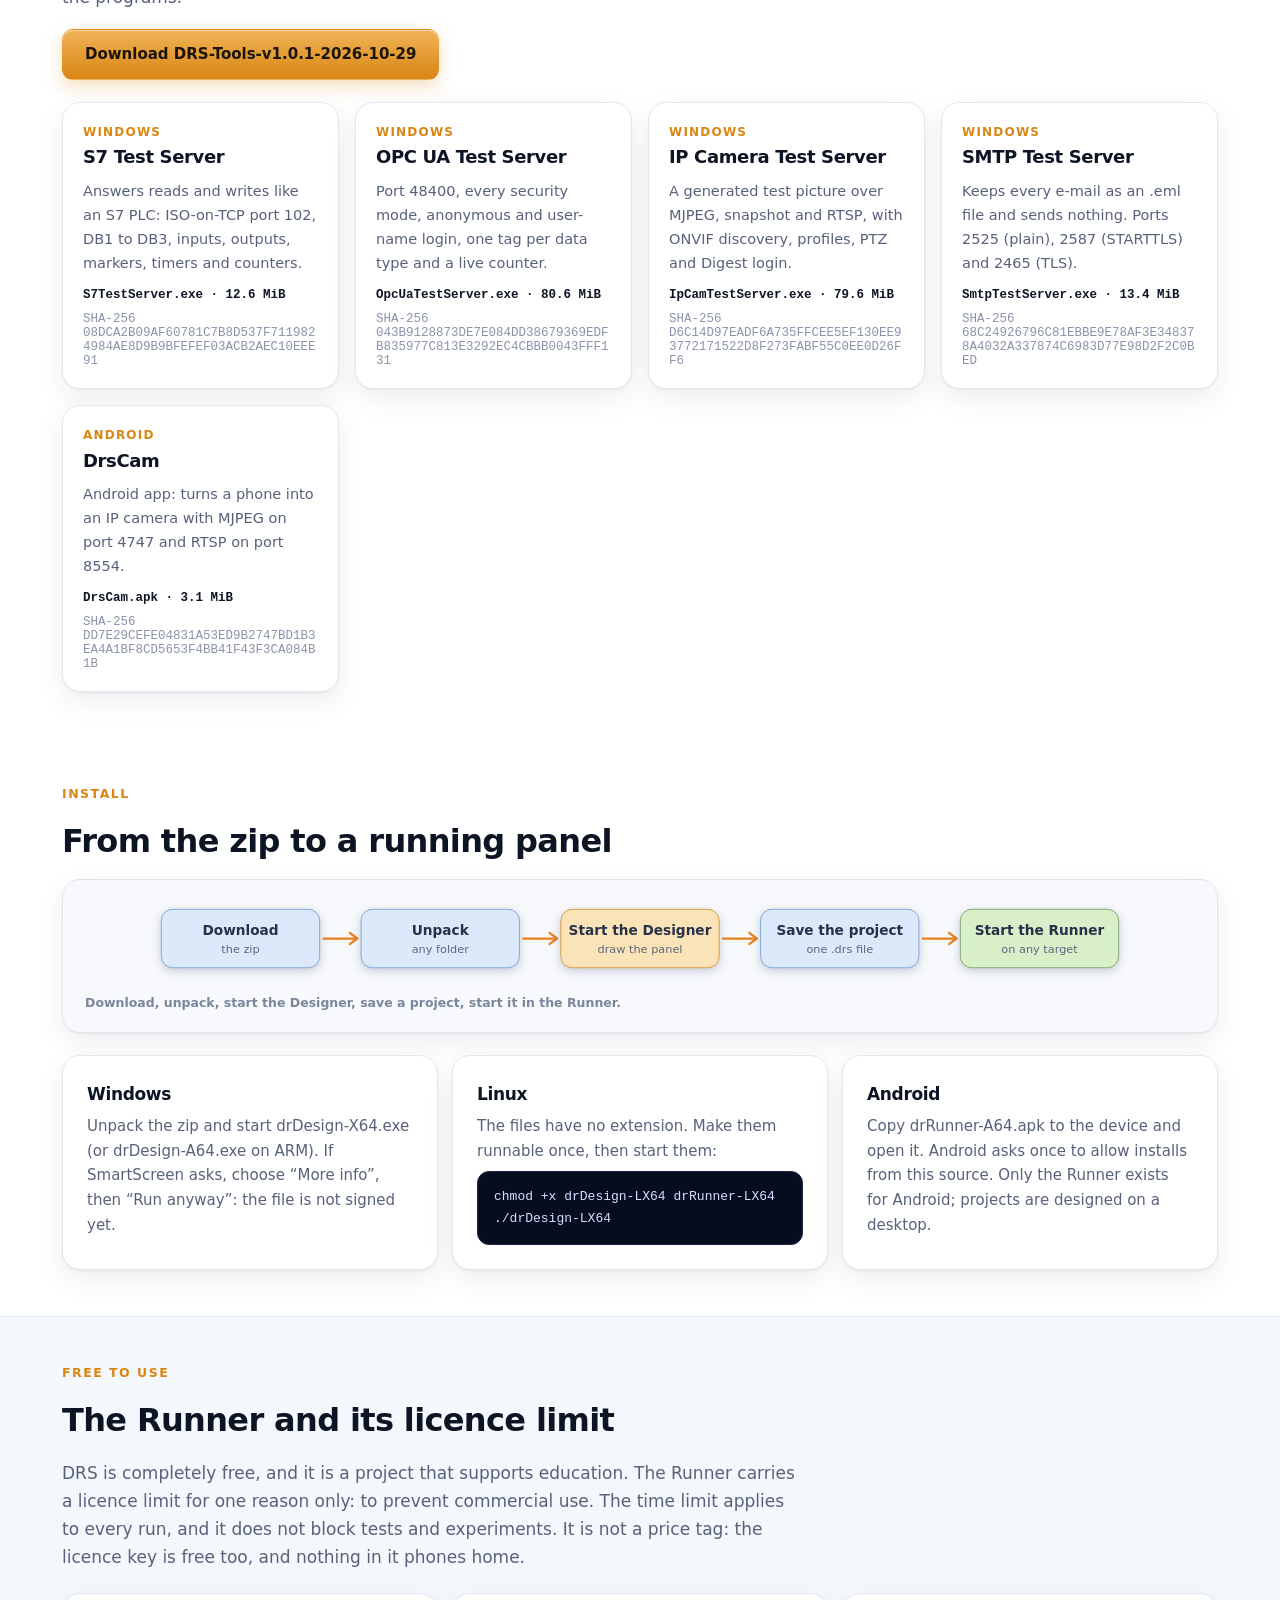
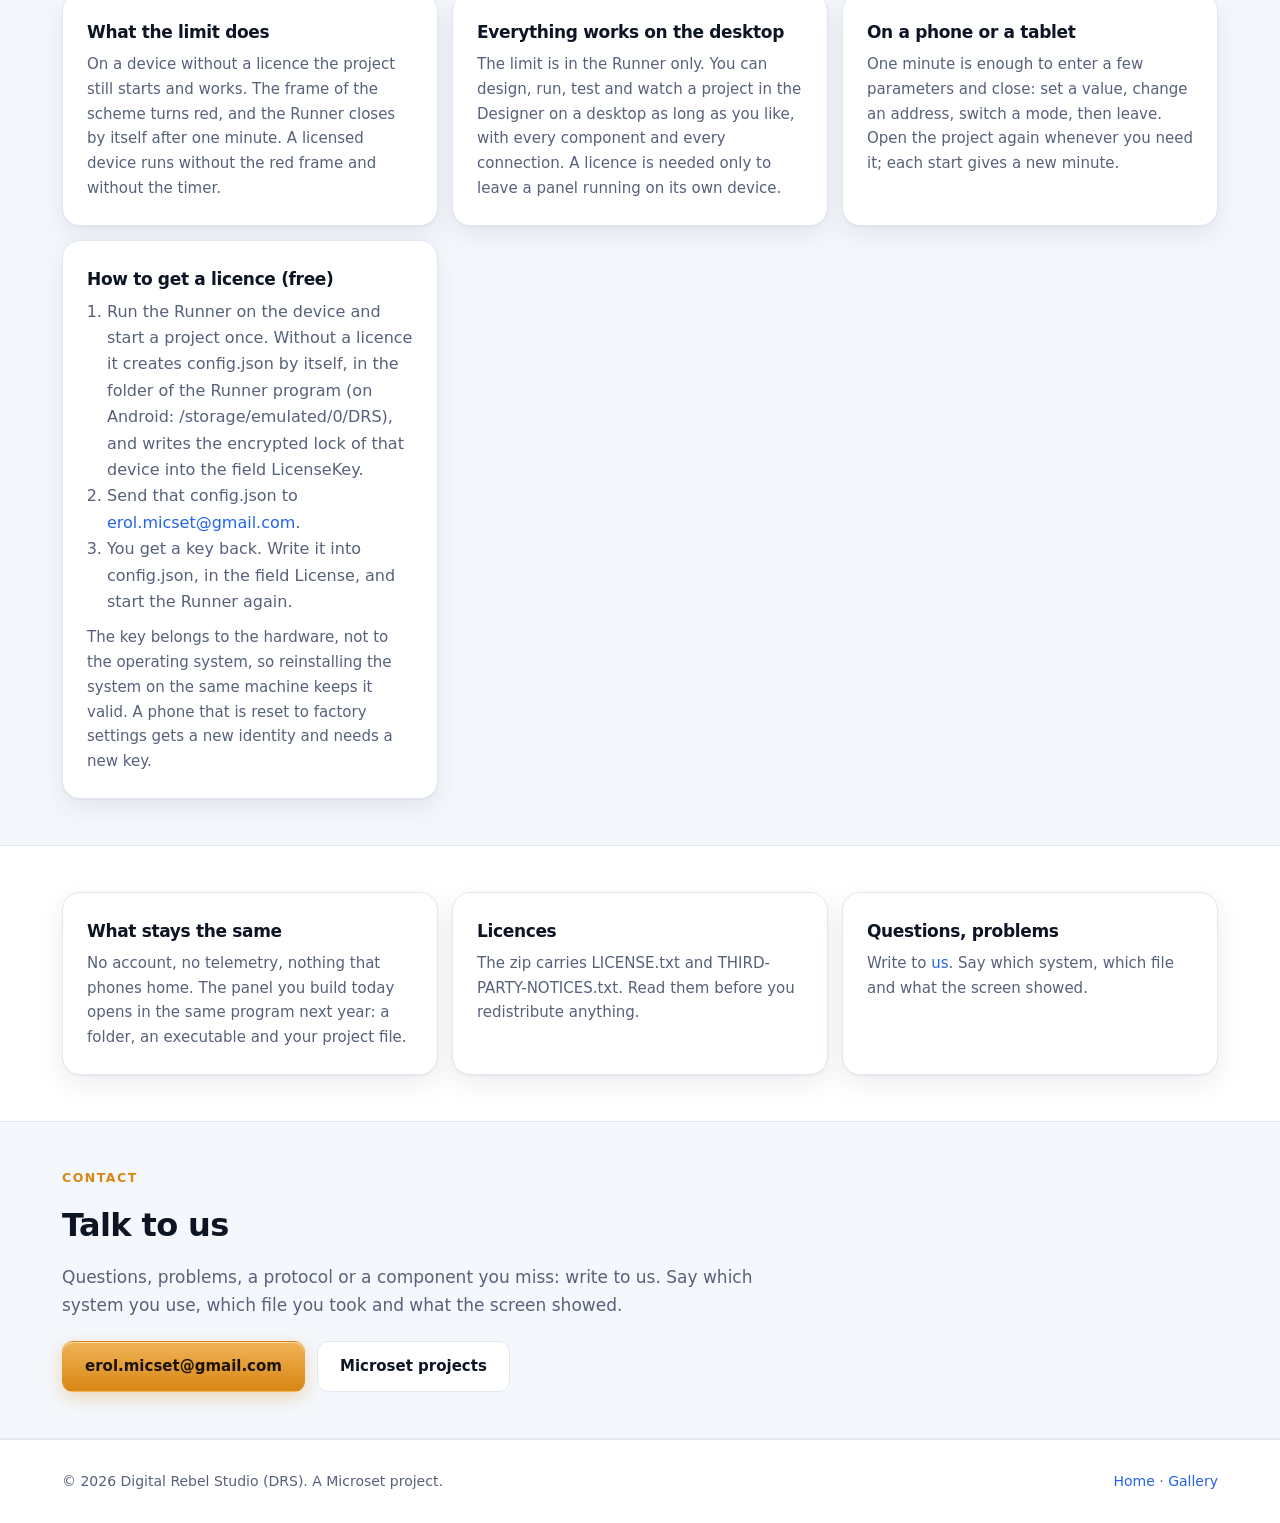
==== commit 5766943a: "Download page: flat zip file names, real size and SHA-256" ====
--- a/download.html
+++ b/download.html
@@ -148,7 +148,7 @@
         <div class="ico" aria-hidden="true"><svg viewBox="0 0 24 24" fill="none" stroke="#2b1b04" stroke-width="2.4" stroke-linecap="round" stroke-linejoin="round"><path d="M12 3v12m0 0l-5-5m5 5l5-5M4 20h16"/></svg></div>
         <div>
           <h2 id="recTitle">Download <span translate="no" class="notranslate">DRS</span></h2>
-          <p id="recText">The zip contains every program; open the folder that matches your system.</p>
+          <p id="recText">The zip contains every program, one file per system.</p>
           <p class="meta" id="recMeta" translate="no"></p>
         </div>
         <a class="btn primary" id="recBtn" href="#">Download the zip</a>
@@ -159,8 +159,8 @@
   <section class="alt">
     <div class="wrap">
       <p class="eyebrow">What is inside</p>
-      <h2>Pick the folder for your system</h2>
-      <p class="sub">Every program is one self-contained file. The folder names say what is in them: <span translate="no" class="notranslate">DR</span> is the <span translate="no" class="notranslate">Designer</span>, <span translate="no" class="notranslate">RR</span> is the <span translate="no" class="notranslate">Runner</span>.</p>
+      <h2>Pick the file for your system</h2>
+      <p class="sub">Every program is one self-contained file, and all of them sit side by side in the zip. The name says what it is: <span translate="no" class="notranslate">drDesign</span> is the <span translate="no" class="notranslate">Designer</span>, <span translate="no" class="notranslate">drRunner</span> is the <span translate="no" class="notranslate">Runner</span>, and the end of the name is the system.</p>
       <div class="pk" id="pk"></div>
     </div>
   </section>
@@ -181,7 +181,7 @@
       <h2>From the zip to a running panel</h2>
       <div class="plate reveal" id="flow"><p class="pcap" id="flowCap">Download, unpack, start the <span translate="no" class="notranslate">Designer</span>, save a project, start it in the <span translate="no" class="notranslate">Runner</span>.</p></div>
       <div class="notes" style="margin-top:22px">
-        <div class="card reveal"><h3><span translate="no" class="notranslate">Windows</span></h3><p>Unpack the zip, open <span translate="no" class="notranslate">DR-D-X64</span> (or <span translate="no" class="notranslate">DR-D-A64</span> for ARM) and start the <span translate="no" class="notranslate">.exe</span>. If SmartScreen asks, choose “More info”, then “Run anyway”: the file is not signed yet.</p></div>
+        <div class="card reveal"><h3><span translate="no" class="notranslate">Windows</span></h3><p>Unpack the zip and start <span translate="no" class="notranslate">drDesign-X64.exe</span> (or <span translate="no" class="notranslate">drDesign-A64.exe</span> on ARM). If SmartScreen asks, choose “More info”, then “Run anyway”: the file is not signed yet.</p></div>
         <div class="card reveal"><h3><span translate="no" class="notranslate">Linux</span></h3><p>The files have no extension. Make them runnable once, then start them:</p><pre class="pre" translate="no">chmod +x drDesign-LX64 drRunner-LX64
 ./drDesign-LX64</pre></div>
         <div class="card reveal"><h3><span translate="no" class="notranslate">Android</span></h3><p>Copy <span translate="no" class="notranslate">drRunner-A64.apk</span> to the device and open it. Android asks once to allow installs from this source. Only the <span translate="no" class="notranslate">Runner</span> exists for <span translate="no" class="notranslate">Android</span>; projects are designed on a desktop.</p></div>
@@ -243,8 +243,8 @@
    `url` may point anywhere (a file next to this page, or a release page of a code host). Sizes are in MiB. */
 var RELEASE = {
   version: '1.0.1', date: '2026-10-29',
-  url: 'https://github.com/ErolMicset/ErolMicset.github.io/releases/download/v1.0.1/DRS-v1.0.1-2026-10-29.zip', file: 'DRS-v1.0.1-2026-10-29.zip', size: 449.4,
-  sha256: 'D324EFC052154FDF617FF1E827D140A8E46BA5643974B7A51A2671C261CE85D4',
+  url: 'https://github.com/ErolMicset/ErolMicset.github.io/releases/download/v1.0.1/DRS-v1.0.1-2026-10-29.zip', file: 'DRS-v1.0.1-2026-10-29.zip', size: 415.8,
+  sha256: 'FFDEF83C6E8A36C0982B411937177925BAB8E11BA924613B8F16744EA73FAC62',
   tools: [
     ['S7 Test Server', 'S7TestServer.exe', 12.6, 'Answers reads and writes like an S7 PLC: ISO-on-TCP port 102, DB1 to DB3, inputs, outputs, markers, timers and counters.', '08DCA2B09AF60781C7B8D537F7119824984AE8D9B9BFEFEF03ACB2AEC10EEE91'],
     ['OPC UA Test Server', 'OpcUaTestServer.exe', 80.6, 'Port 48400, every security mode, anonymous and user-name login, one tag per data type and a live counter.', '043B9128873DE7E084DD38679369EDFB835977C813E3292EC4CBBB0043FFF131'],
@@ -255,15 +255,15 @@
   toolsBase: 'downloads/tools/',
   systems: [
     { id: 'win', name: 'Windows', os: 'x64 · most PCs', items: [
-      ['Designer', 'DR-D-X64/drDesign-X64.exe', 100.6], ['Runner', 'RR-D-X64/drRunner-X64.exe', 98.9]] },
+      ['Designer', 'drDesign-X64.exe', 100.7], ['Runner', 'drRunner-X64.exe', 99.0]] },
     { id: 'winarm', name: 'Windows on ARM', os: 'ARM64', items: [
-      ['Designer', 'DR-D-A64/drDesign-A64.exe', 107.9], ['Runner', 'RR-D-A64/drRunner-A64.exe', 106.2]] },
+      ['Designer', 'drDesign-A64.exe', 108.0], ['Runner', 'drRunner-A64.exe', 106.3]] },
     { id: 'lin', name: 'Linux', os: 'x64', items: [
-      ['Designer', 'DR-D-LX64/drDesign-LX64', 100.8], ['Runner', 'RR-D-LX64/drRunner-LX64', 99.1]] },
+      ['Designer', 'drDesign-LX64', 100.9], ['Runner', 'drRunner-LX64', 99.1]] },
     { id: 'linarm', name: 'Linux on ARM', os: 'ARM64 · single-board computers', items: [
-      ['Designer', 'DR-D-LA64/drDesign-LA64', 106.5], ['Runner', 'RR-D-LA64/drRunner-LA64', 104.8]] },
+      ['Designer', 'drDesign-LA64', 106.7], ['Runner', 'drRunner-LA64', 104.8]] },
     { id: 'android', name: 'Android', os: 'phones and tablets', items: [
-      ['Runner', 'RR-A-A64/drRunner-A64.apk', 72.1]] }
+      ['Runner', 'drRunner-A64.apk', 72.2]] }
   ]
 };
 
@@ -293,15 +293,14 @@
   $('recMeta').textContent = 'version ' + RELEASE.version + ' · ' + RELEASE.date + ' · ' + RELEASE.file;
   if (rec) {
     $('recTitle').innerHTML = 'Download ' + nt('DRS') + ': all systems in one zip';
-    $('recText').innerHTML = 'The zip holds the programs for every system. Your system is ' + nt(rec.name) + ': after unpacking, open ' + rec.items.map(function (i) { return nt(i[1].split('/')[0]); }).join(' and ') + '. It is highlighted below.';
+    $('recText').innerHTML = 'The zip holds the programs for every system. Your system is ' + nt(rec.name) + ': after unpacking, start ' + rec.items.map(function (i) { return nt(i[1]); }).join(' and ') + '. It is highlighted below.';
   }
 
   /* one card per system */
   $('pk').innerHTML = RELEASE.systems.map(function (s) {
     return '<div class="card reveal' + (s.id === mine ? ' me' : '') + '"><div class="os">' + s.os + '</div><h3>' + nt(s.name) + '</h3><ul>' +
       s.items.map(function (i) {
-        var parts = i[1].split('/');
-        return '<li><span><b>' + nt(i[0]) + '</b><br><span class="path" translate="no">' + parts[0] + '/' + parts[1] + '</span></span><span class="sz" translate="no">' + mb(i[2]) + '</span></li>';
+        return '<li><span><b>' + nt(i[0]) + '</b><br><span class="path" translate="no">' + i[1] + '</span></span><span class="sz" translate="no">' + mb(i[2]) + '</span></li>';
       }).join('') + '</ul></div>';
   }).join('');
 
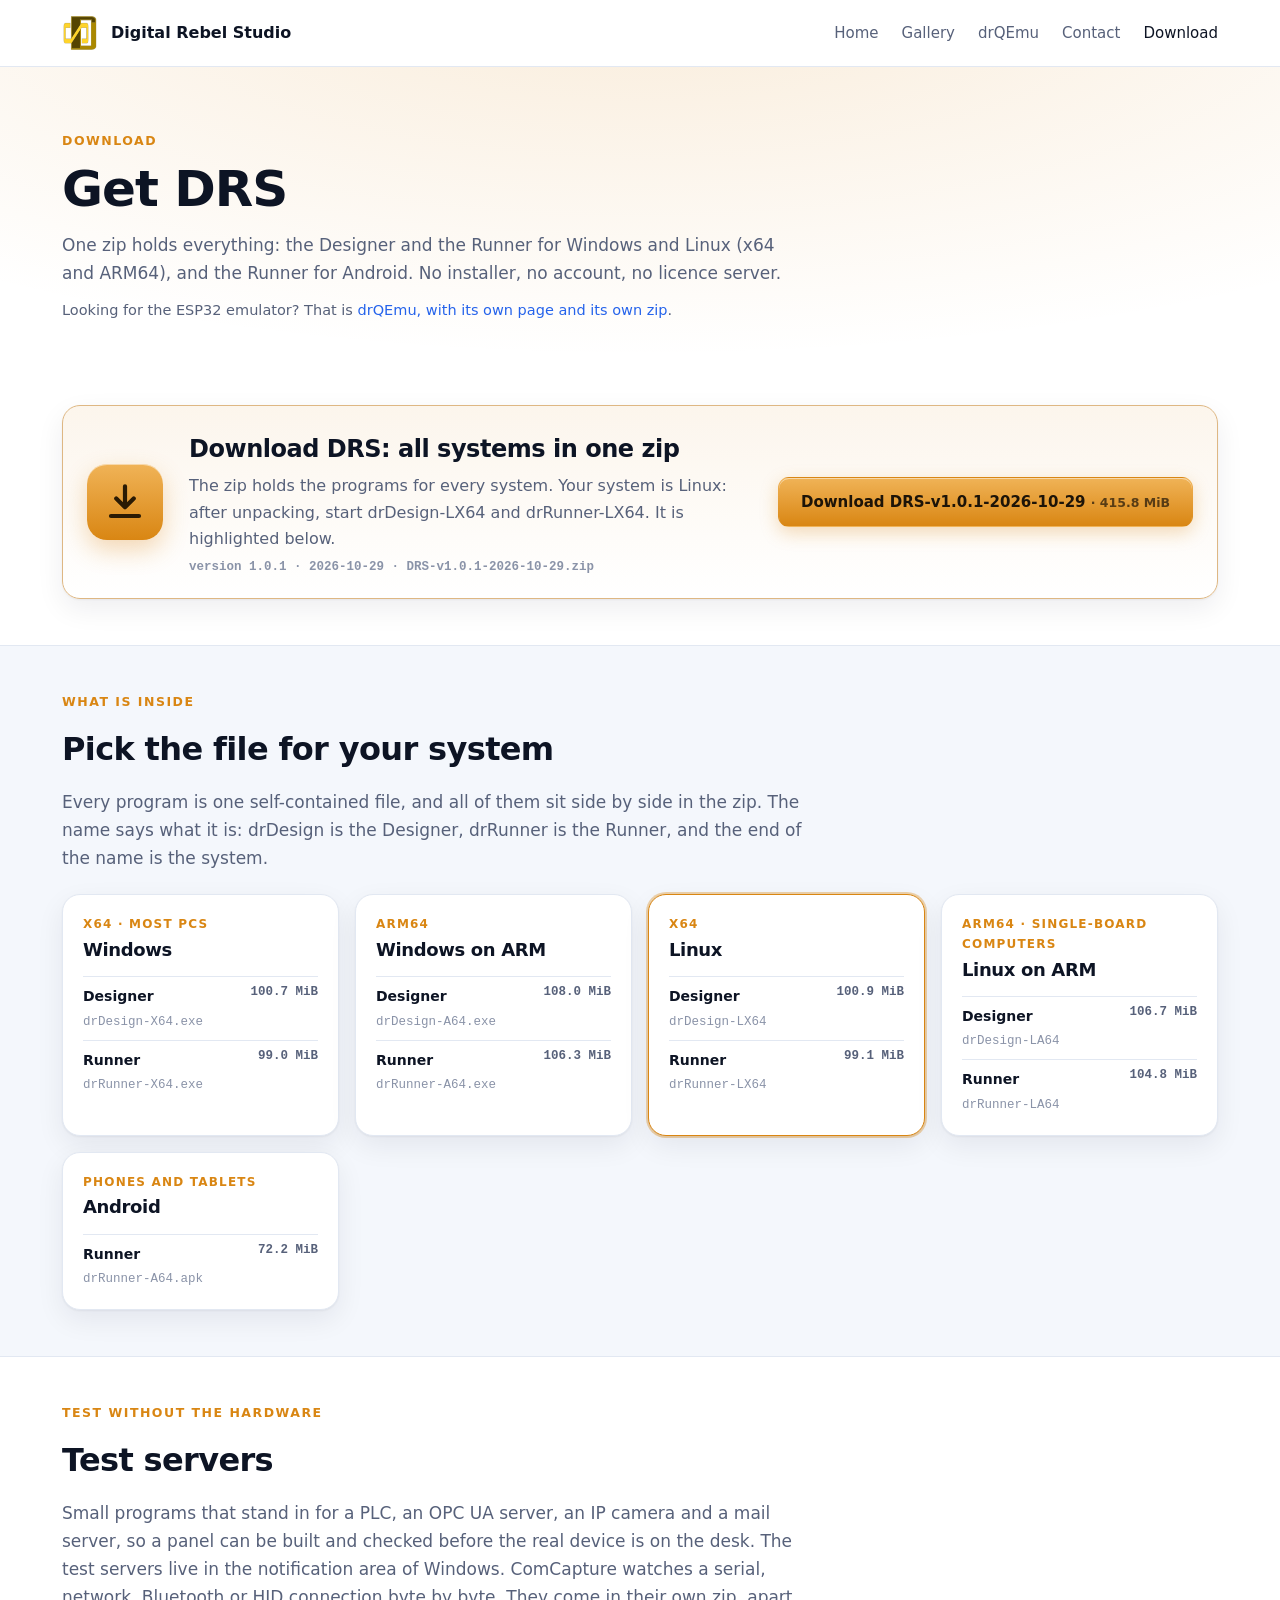
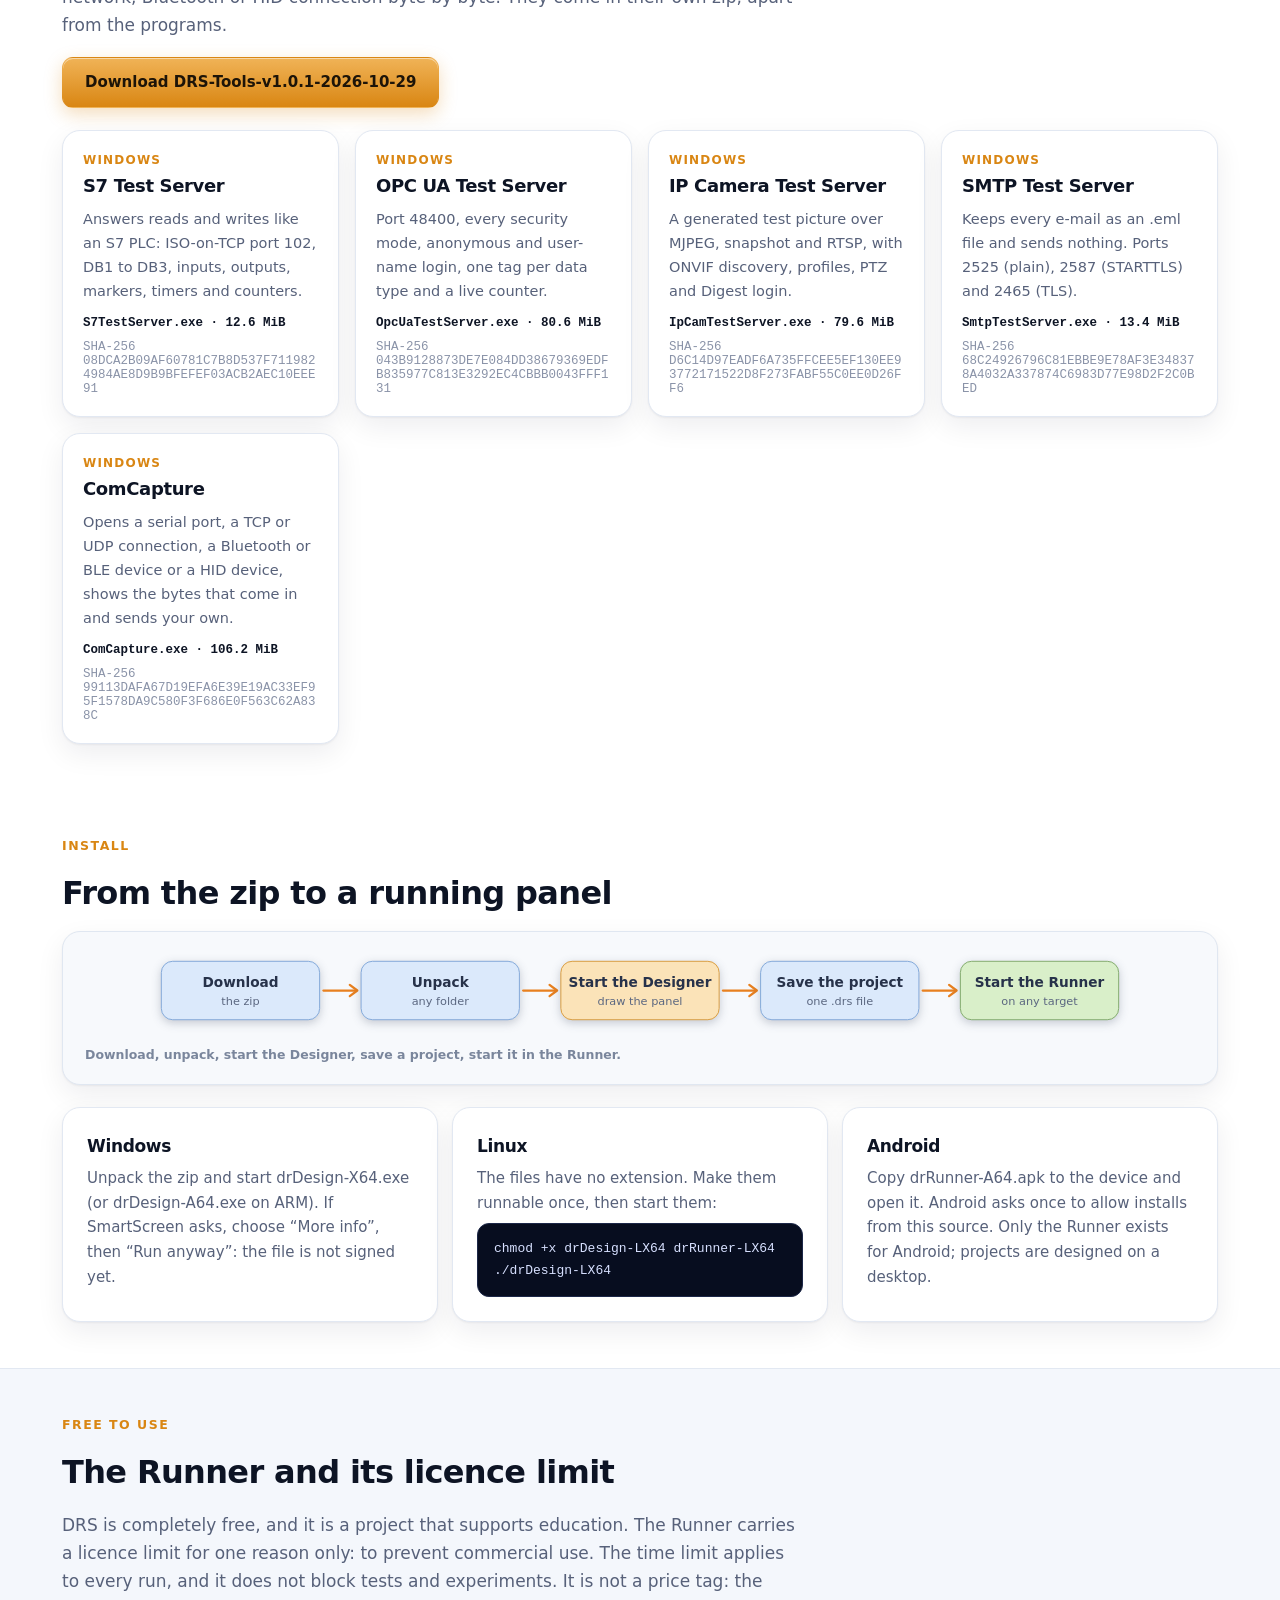
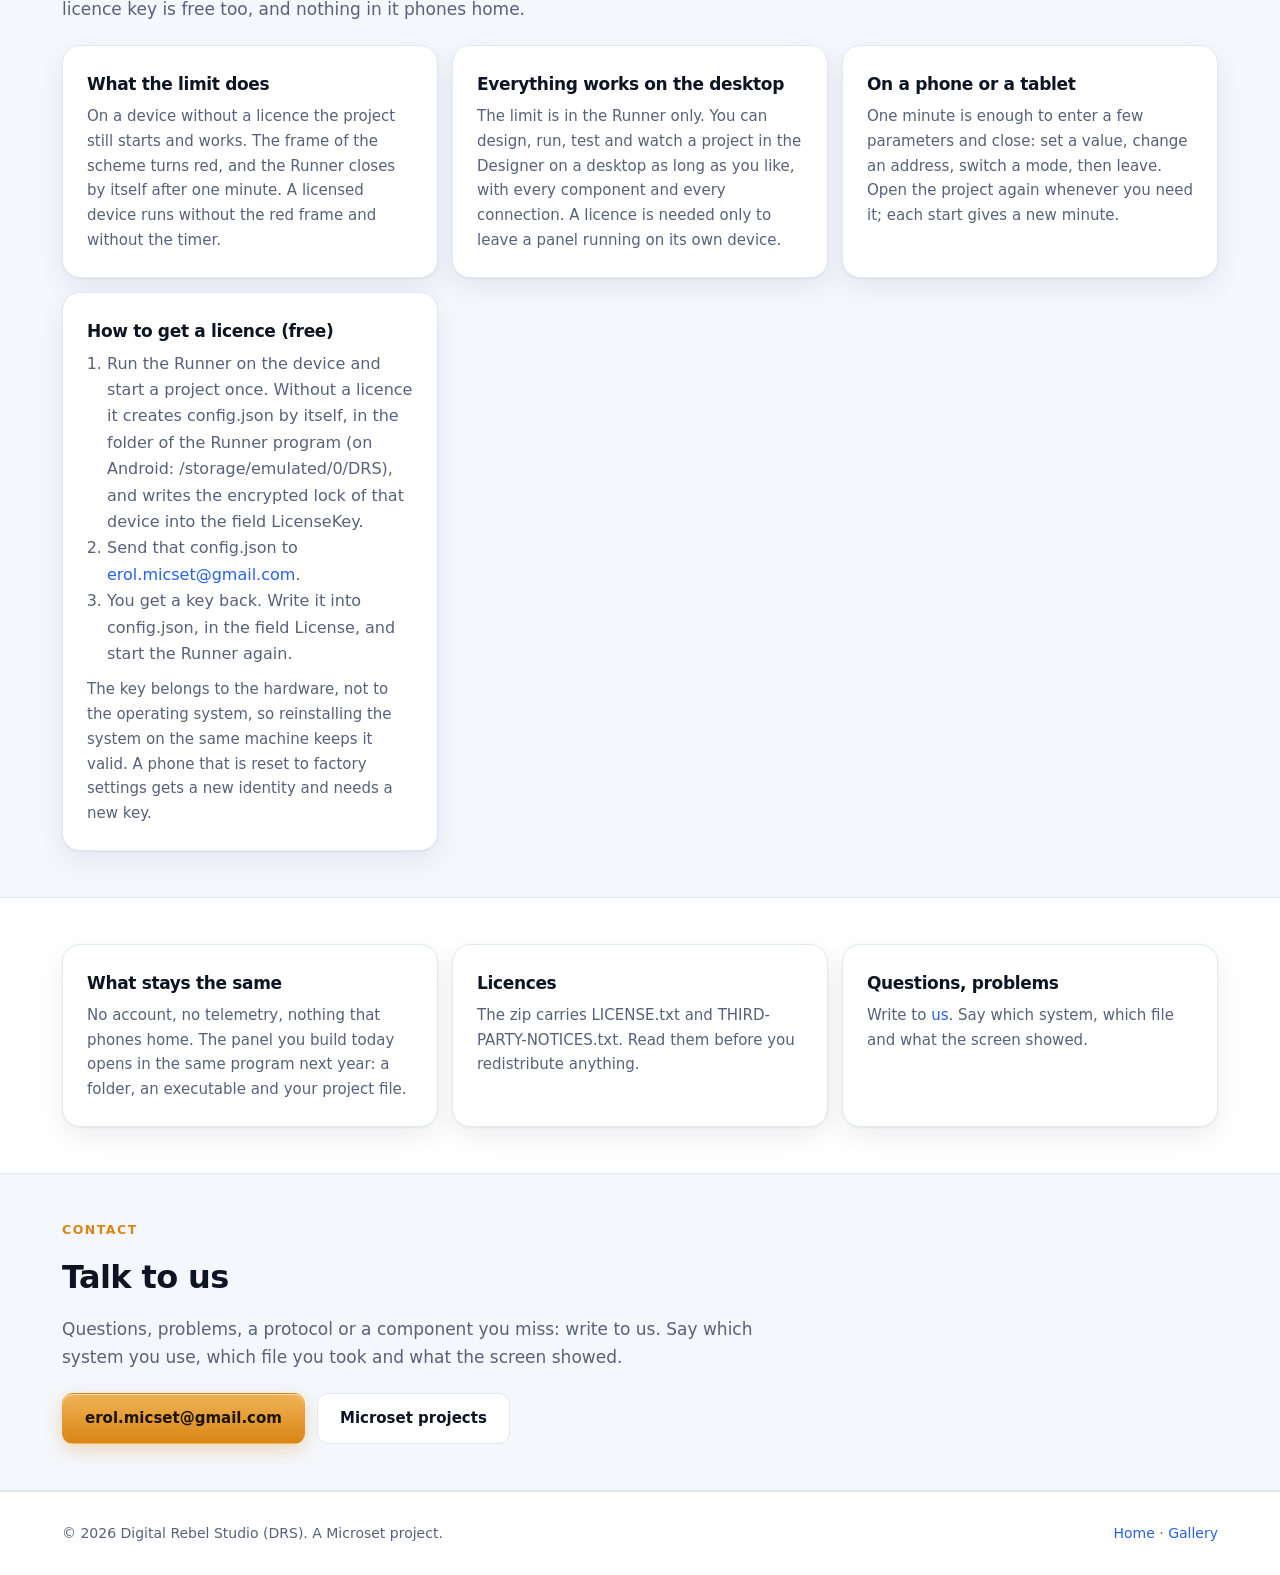
==== commit 91d6cecc: "Tools: list matches the zip (ComCapture in, DrsCam out)" ====
--- a/download.html
+++ b/download.html
@@ -169,7 +169,7 @@
     <div class="wrap">
       <p class="eyebrow">Test without the hardware</p>
       <h2>Test servers</h2>
-      <p class="sub">Small programs that stand in for a PLC, an <span translate="no" class="notranslate">OPC UA</span> server, an IP camera and a mail server, so a panel can be built and checked before the real device is on the desk. Each one lives in the notification area of <span translate="no" class="notranslate">Windows</span>. They come in their own zip, apart from the programs.</p>
+      <p class="sub">Small programs that stand in for a PLC, an <span translate="no" class="notranslate">OPC UA</span> server, an IP camera and a mail server, so a panel can be built and checked before the real device is on the desk. The test servers live in the notification area of <span translate="no" class="notranslate">Windows</span>. <span translate="no" class="notranslate">ComCapture</span> watches a serial, network, Bluetooth or HID connection byte by byte. They come in their own zip, apart from the programs.</p>
       <div style="margin-top:18px"><a class="btn primary" id="toolsBtn" href="#">Download the test servers</a></div>
       <div class="pk" id="tl"></div>
     </div>
@@ -250,7 +250,7 @@
     ['OPC UA Test Server', 'OpcUaTestServer.exe', 80.6, 'Port 48400, every security mode, anonymous and user-name login, one tag per data type and a live counter.', '043B9128873DE7E084DD38679369EDFB835977C813E3292EC4CBBB0043FFF131'],
     ['IP Camera Test Server', 'IpCamTestServer.exe', 79.6, 'A generated test picture over MJPEG, snapshot and RTSP, with ONVIF discovery, profiles, PTZ and Digest login.', 'D6C14D97EADF6A735FFCEE5EF130EE93772171522D8F273FABF55C0EE0D26FF6'],
     ['SMTP Test Server', 'SmtpTestServer.exe', 13.4, 'Keeps every e-mail as an .eml file and sends nothing. Ports 2525 (plain), 2587 (STARTTLS) and 2465 (TLS).', '68C24926796C81EBBE9E78AF3E348378A4032A337874C6983D77E98D2F2C0BED'],
-    ['DrsCam', 'DrsCam.apk', 3.1, 'Android app: turns a phone into an IP camera with MJPEG on port 4747 and RTSP on port 8554.', 'DD7E29CEFE04831A53ED9B2747BD1B3EA4A1BF8CD5653F4BB41F43F3CA084B1B']
+    ['ComCapture', 'ComCapture.exe', 106.2, 'Opens a serial port, a TCP or UDP connection, a Bluetooth or BLE device or a HID device, shows the bytes that come in and sends your own.', '99113DAFA67D19EFA6E39E19AC33EF95F1578DA9C580F3F686E0F563C62A838C']
   ],
   toolsBase: 'downloads/tools/',
   systems: [
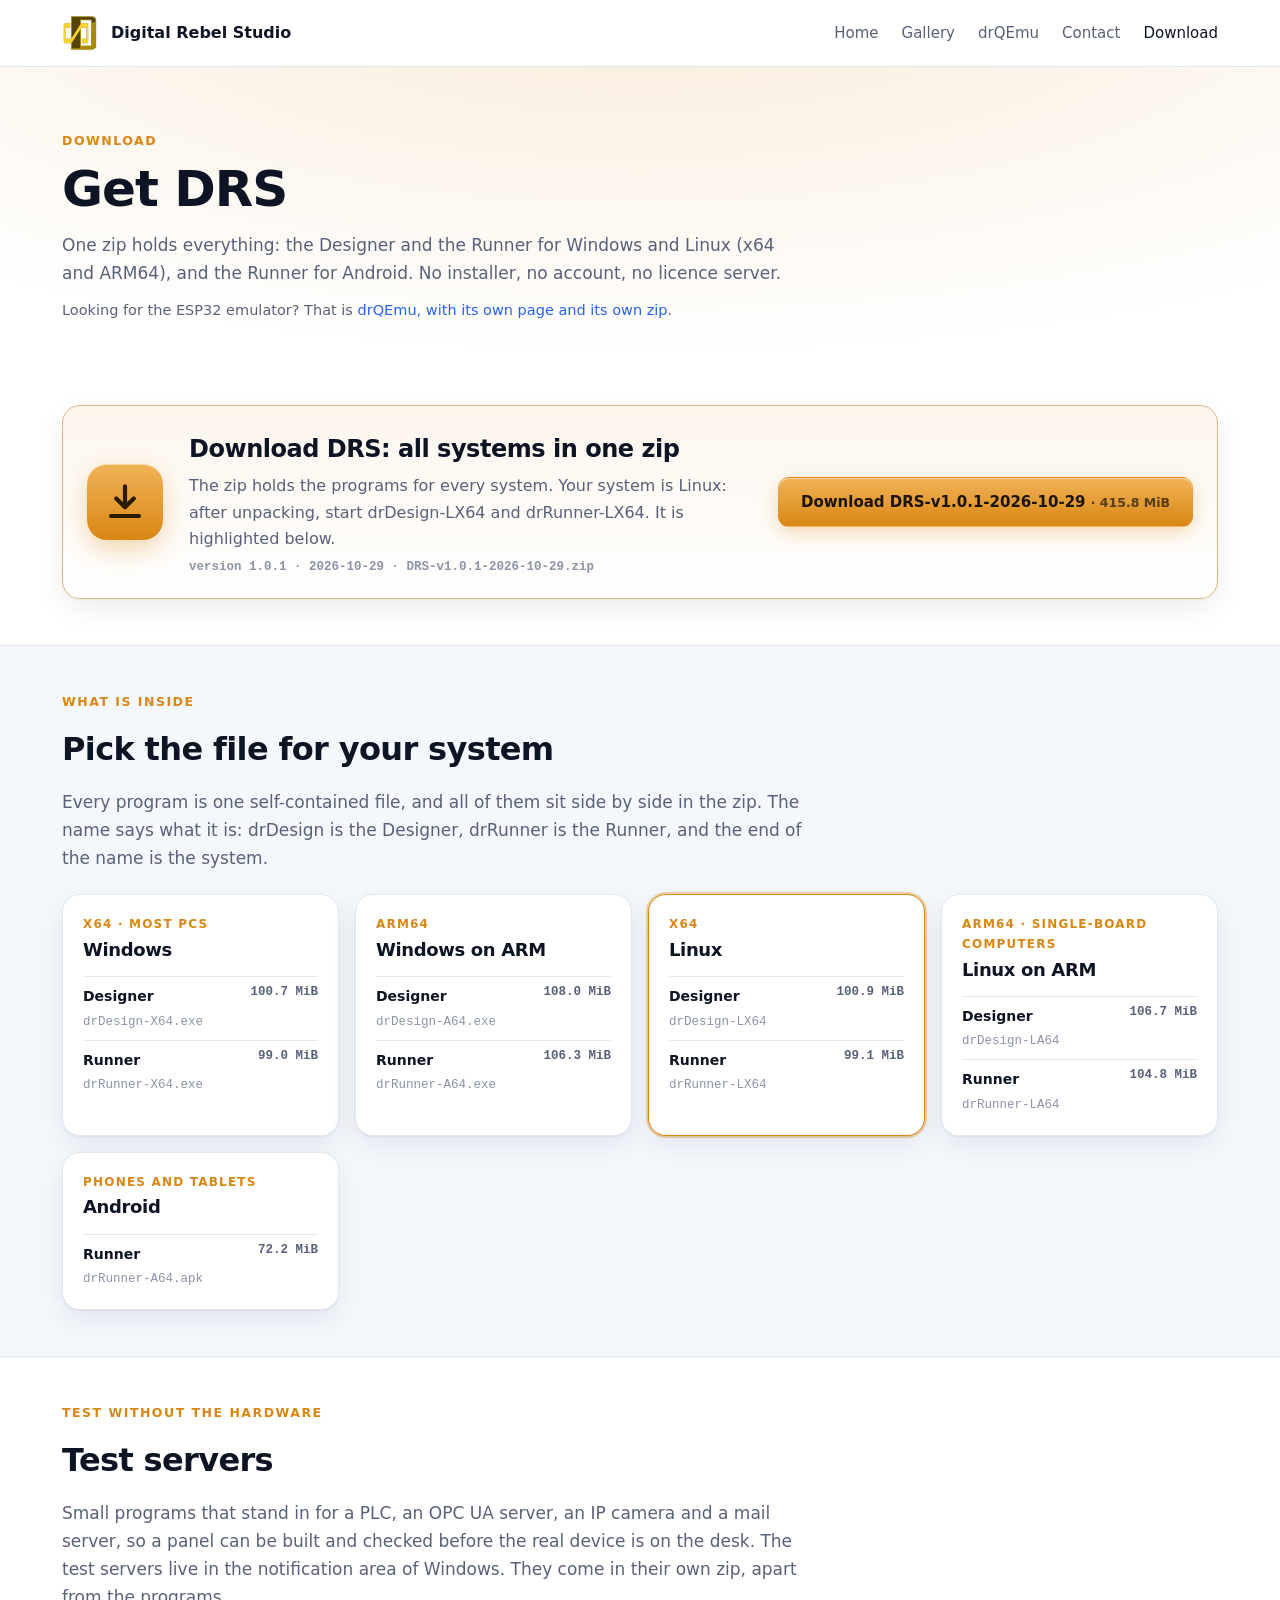
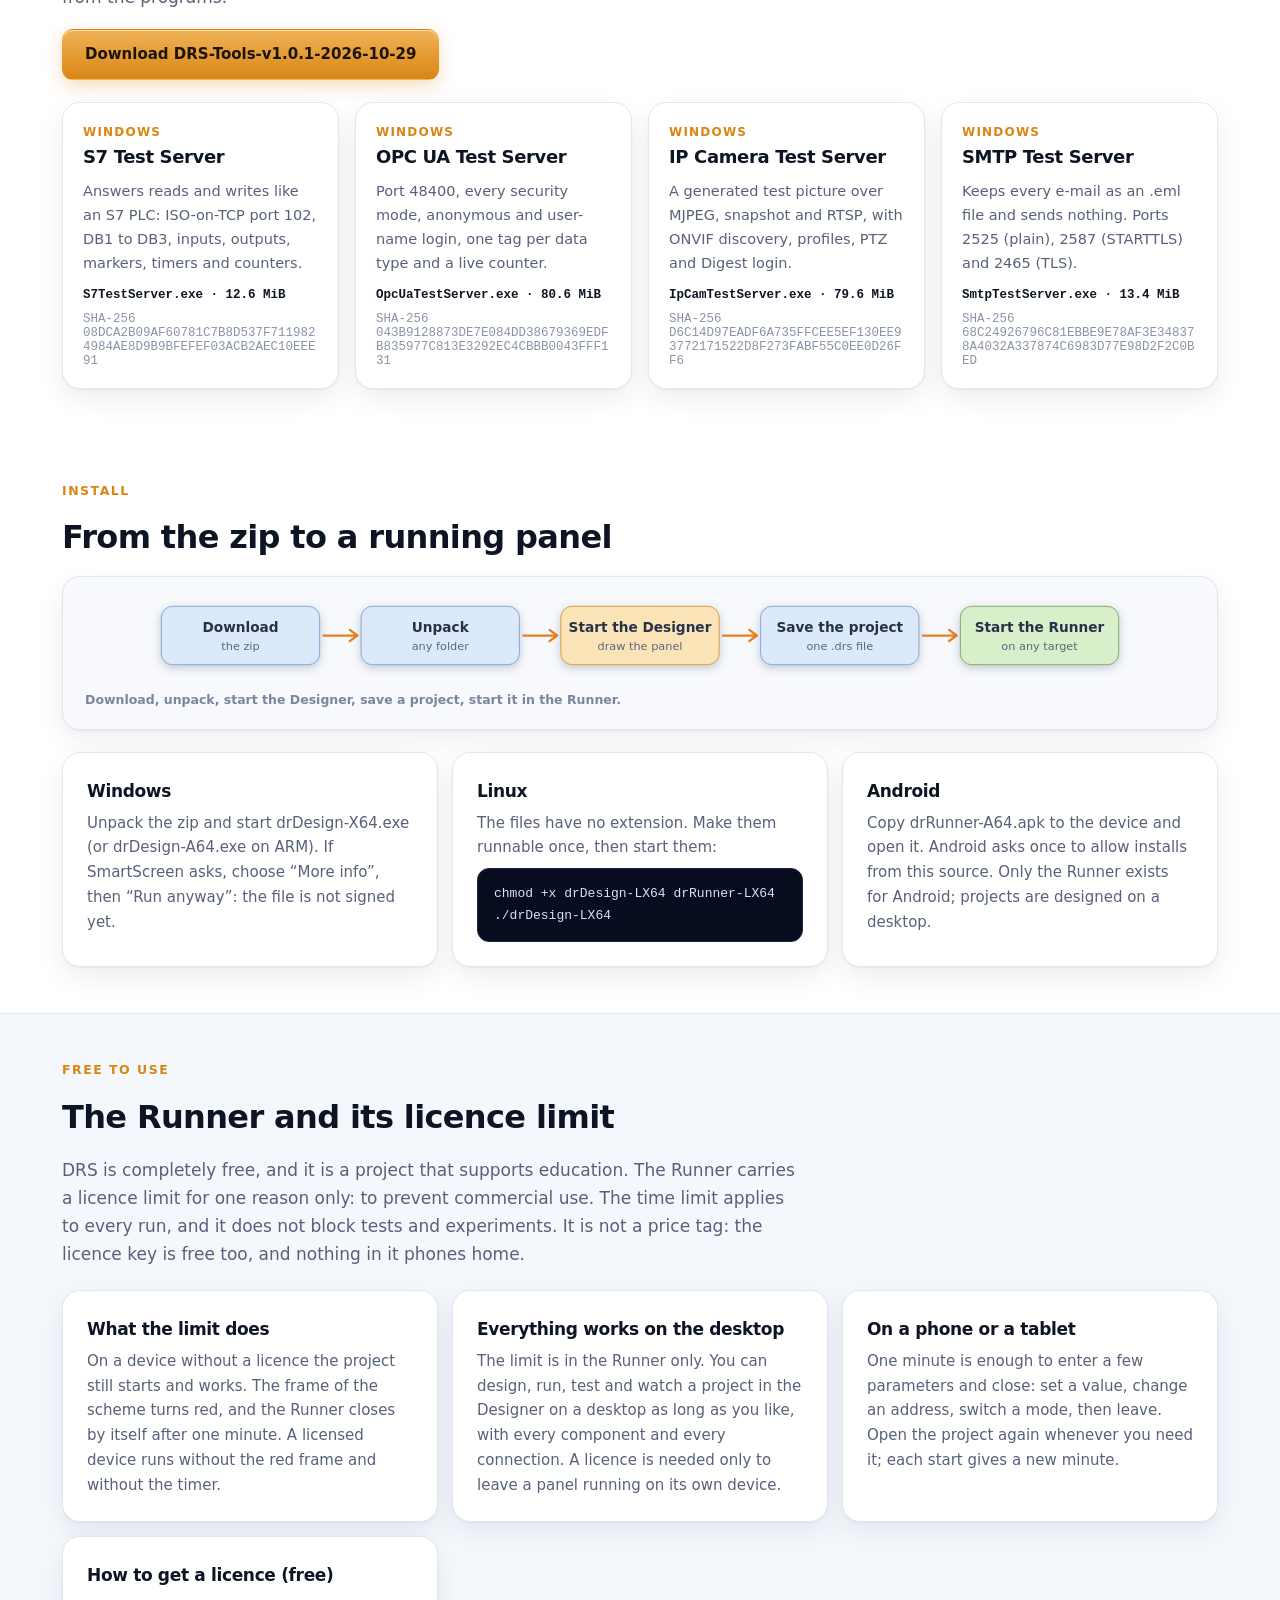
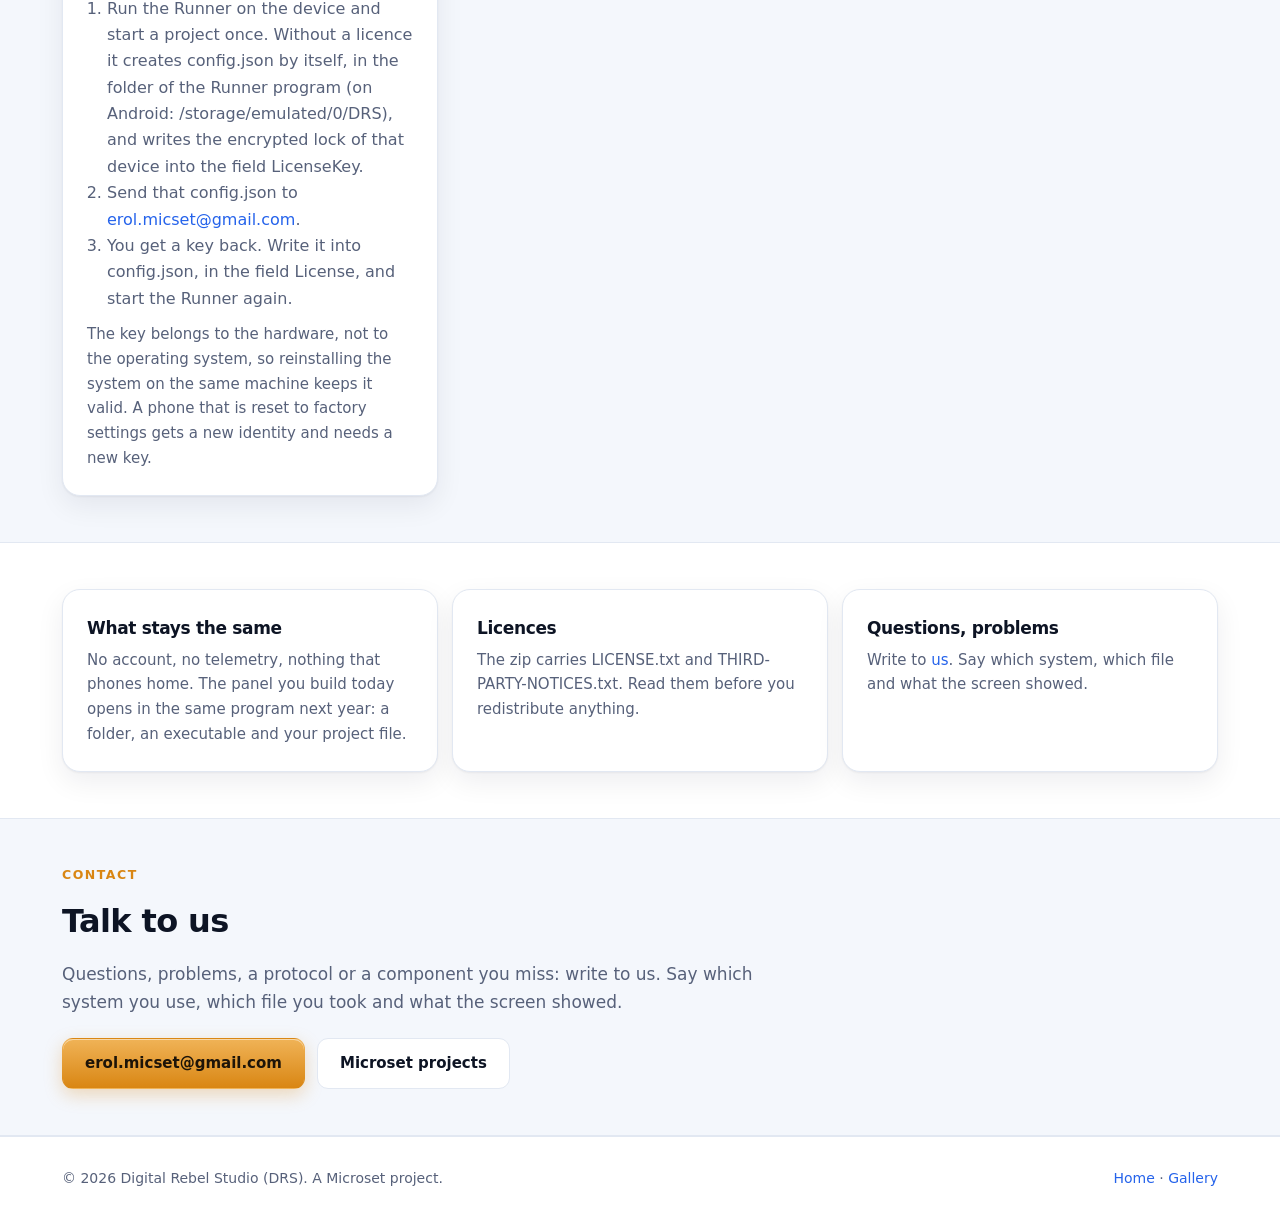
==== commit 8cb0ce14: "Tools: ComCapture is not part of the download" ====
--- a/download.html
+++ b/download.html
@@ -169,7 +169,7 @@
     <div class="wrap">
       <p class="eyebrow">Test without the hardware</p>
       <h2>Test servers</h2>
-      <p class="sub">Small programs that stand in for a PLC, an <span translate="no" class="notranslate">OPC UA</span> server, an IP camera and a mail server, so a panel can be built and checked before the real device is on the desk. The test servers live in the notification area of <span translate="no" class="notranslate">Windows</span>. <span translate="no" class="notranslate">ComCapture</span> watches a serial, network, Bluetooth or HID connection byte by byte. They come in their own zip, apart from the programs.</p>
+      <p class="sub">Small programs that stand in for a PLC, an <span translate="no" class="notranslate">OPC UA</span> server, an IP camera and a mail server, so a panel can be built and checked before the real device is on the desk. The test servers live in the notification area of <span translate="no" class="notranslate">Windows</span>. They come in their own zip, apart from the programs.</p>
       <div style="margin-top:18px"><a class="btn primary" id="toolsBtn" href="#">Download the test servers</a></div>
       <div class="pk" id="tl"></div>
     </div>
@@ -249,8 +249,7 @@
     ['S7 Test Server', 'S7TestServer.exe', 12.6, 'Answers reads and writes like an S7 PLC: ISO-on-TCP port 102, DB1 to DB3, inputs, outputs, markers, timers and counters.', '08DCA2B09AF60781C7B8D537F7119824984AE8D9B9BFEFEF03ACB2AEC10EEE91'],
     ['OPC UA Test Server', 'OpcUaTestServer.exe', 80.6, 'Port 48400, every security mode, anonymous and user-name login, one tag per data type and a live counter.', '043B9128873DE7E084DD38679369EDFB835977C813E3292EC4CBBB0043FFF131'],
     ['IP Camera Test Server', 'IpCamTestServer.exe', 79.6, 'A generated test picture over MJPEG, snapshot and RTSP, with ONVIF discovery, profiles, PTZ and Digest login.', 'D6C14D97EADF6A735FFCEE5EF130EE93772171522D8F273FABF55C0EE0D26FF6'],
-    ['SMTP Test Server', 'SmtpTestServer.exe', 13.4, 'Keeps every e-mail as an .eml file and sends nothing. Ports 2525 (plain), 2587 (STARTTLS) and 2465 (TLS).', '68C24926796C81EBBE9E78AF3E348378A4032A337874C6983D77E98D2F2C0BED'],
-    ['ComCapture', 'ComCapture.exe', 106.2, 'Opens a serial port, a TCP or UDP connection, a Bluetooth or BLE device or a HID device, shows the bytes that come in and sends your own.', '99113DAFA67D19EFA6E39E19AC33EF95F1578DA9C580F3F686E0F563C62A838C']
+    ['SMTP Test Server', 'SmtpTestServer.exe', 13.4, 'Keeps every e-mail as an .eml file and sends nothing. Ports 2525 (plain), 2587 (STARTTLS) and 2465 (TLS).', '68C24926796C81EBBE9E78AF3E348378A4032A337874C6983D77E98D2F2C0BED']
   ],
   toolsBase: 'downloads/tools/',
   systems: [
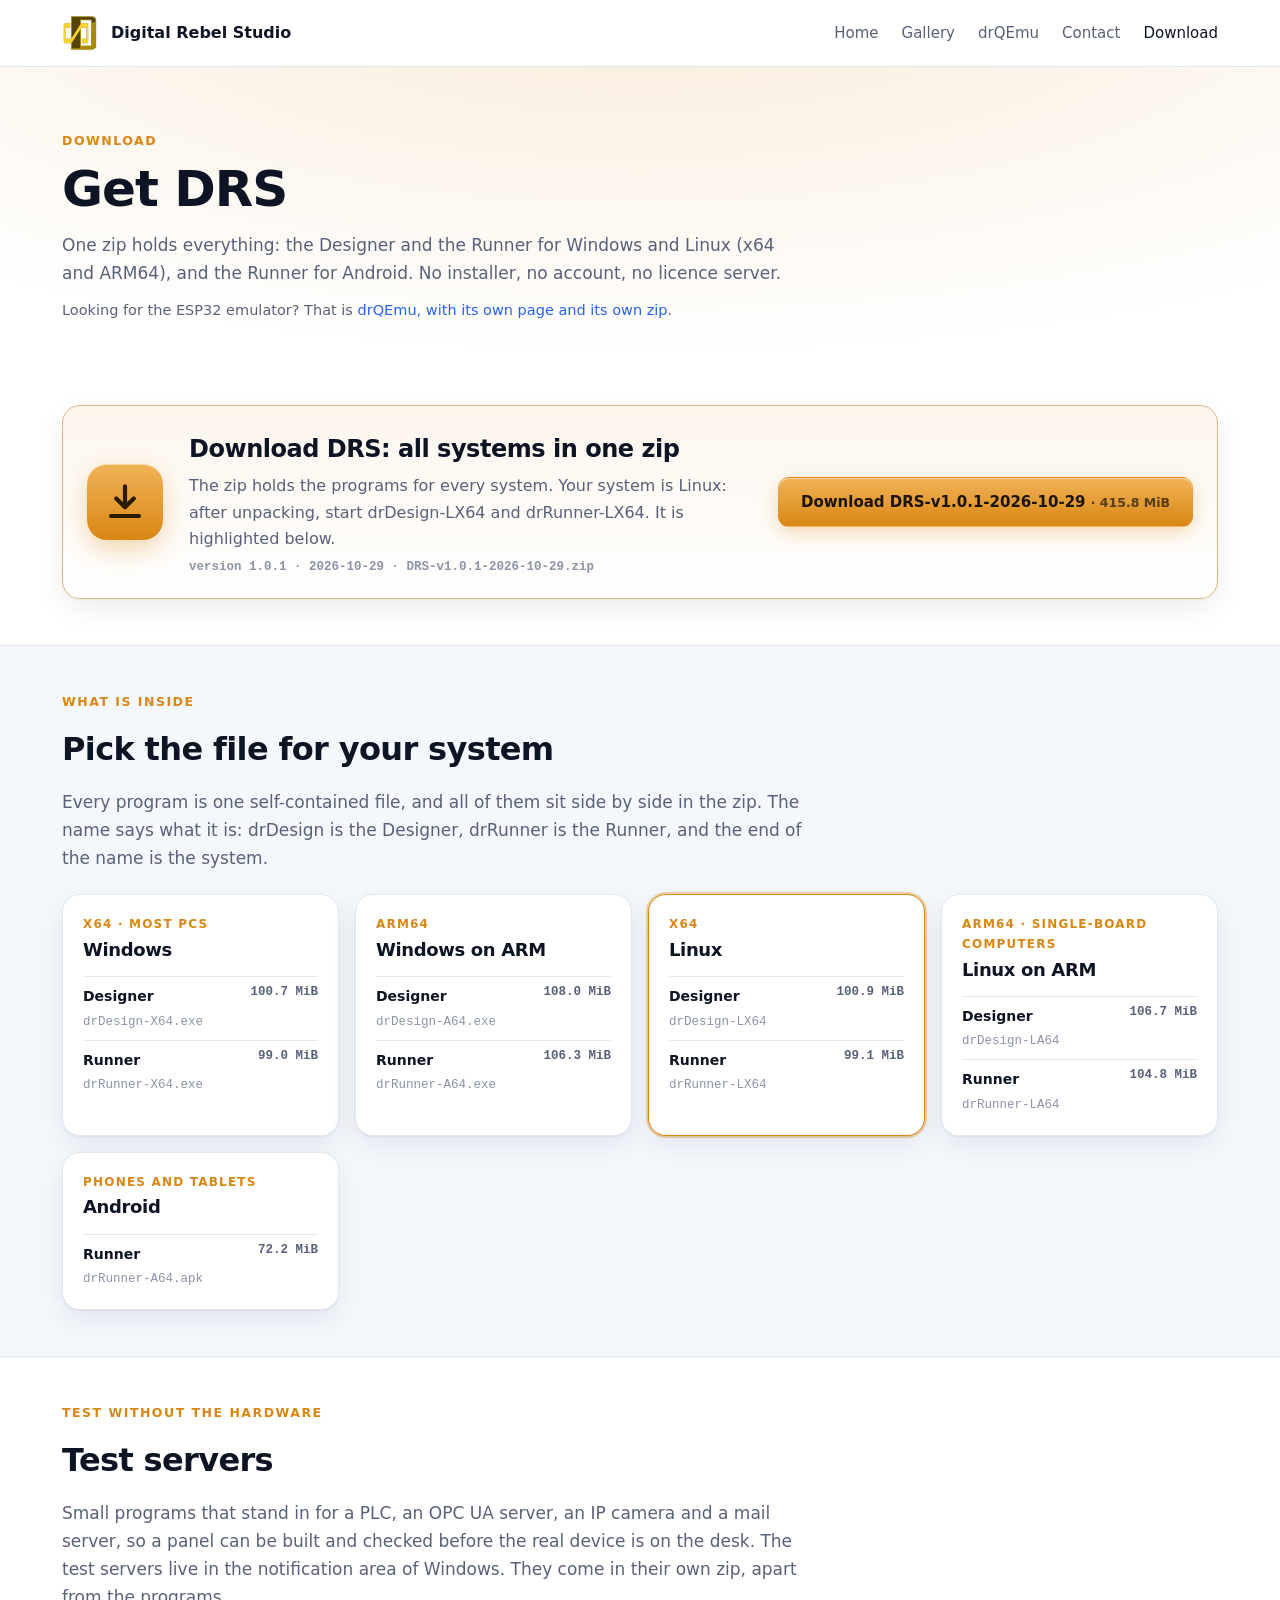
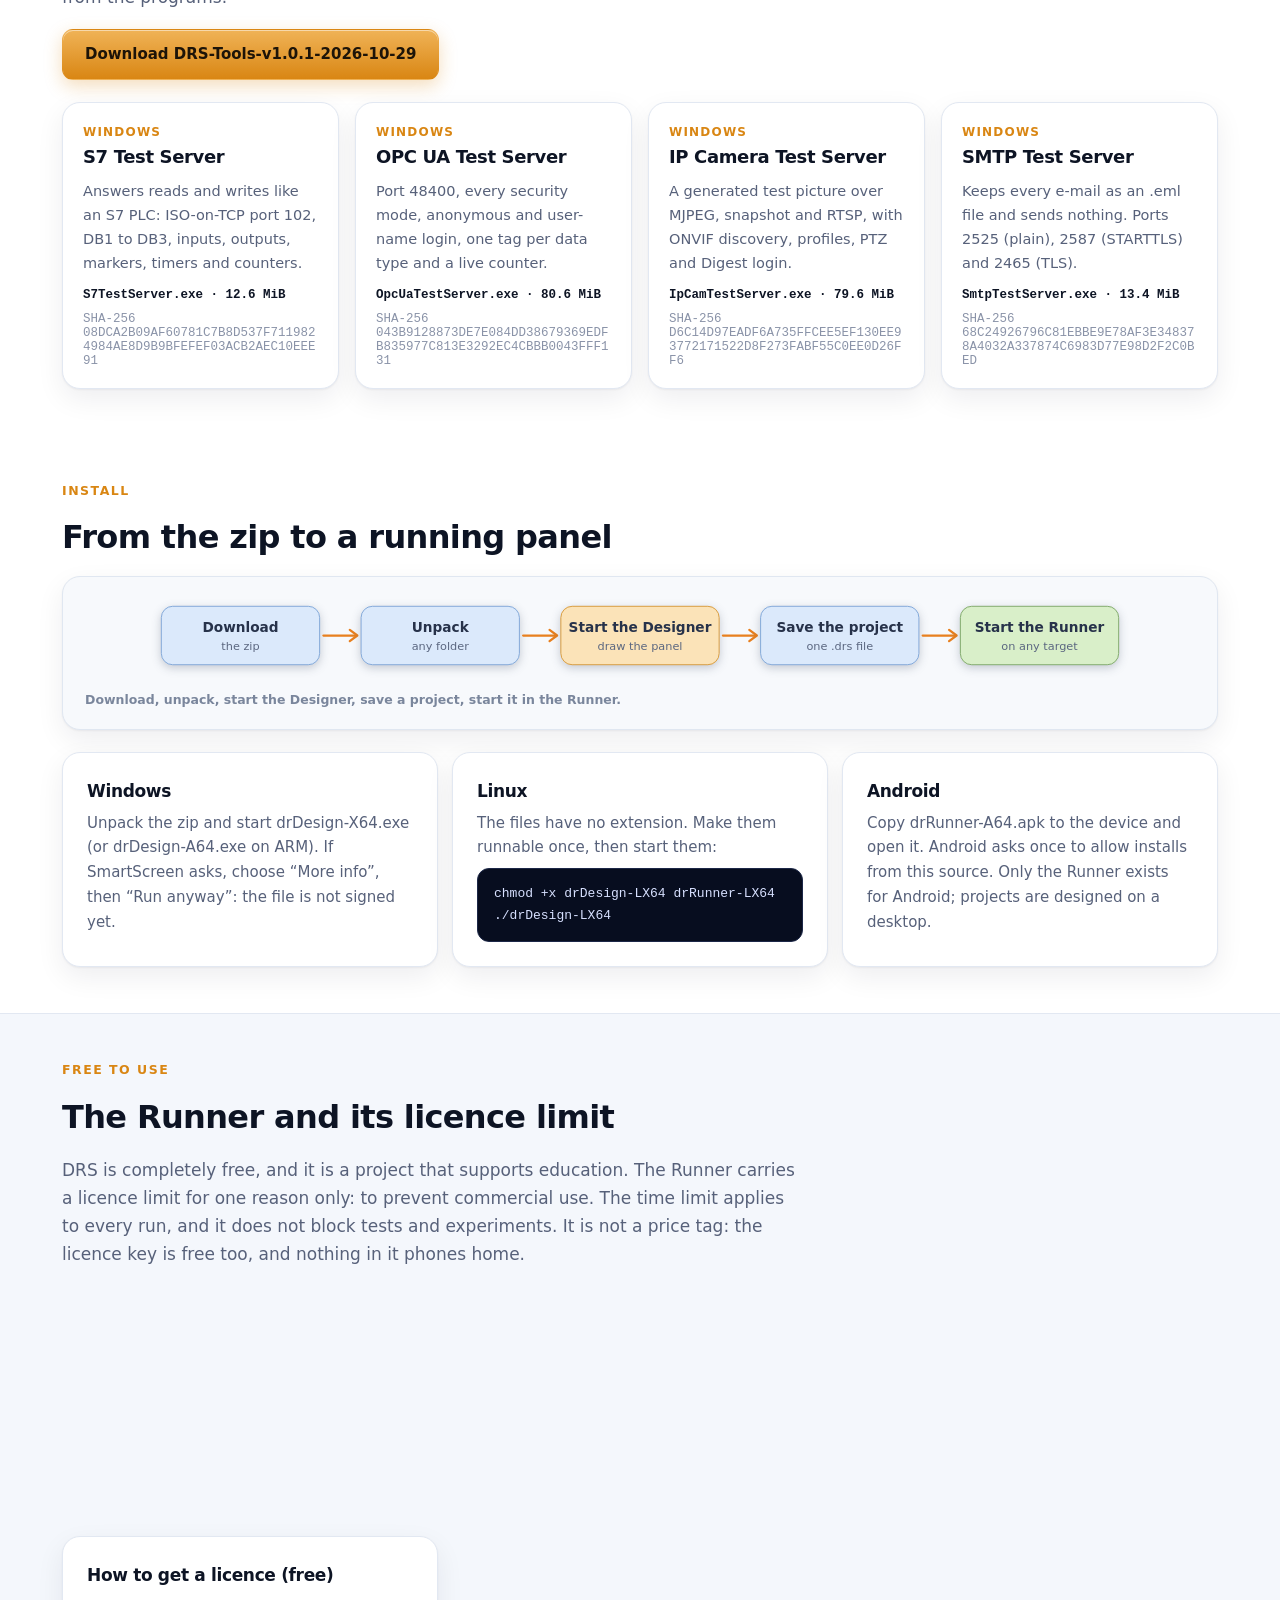
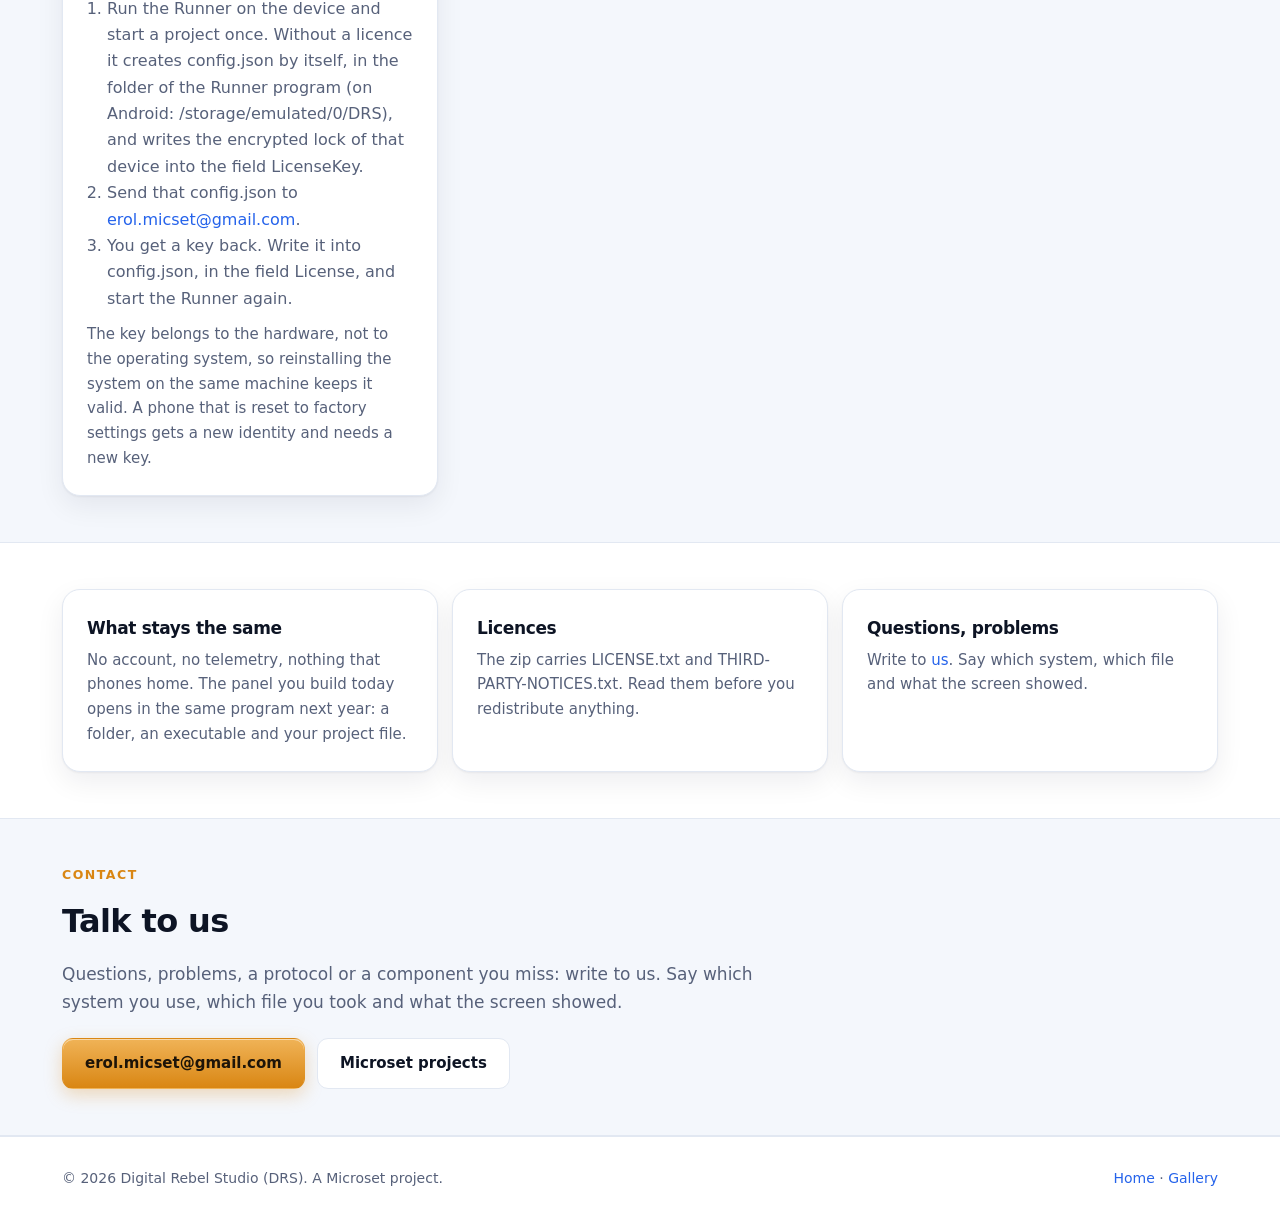
==== commit 57c079eb: "Read DownloadPathList.txt next to the pages" ====
--- a/download.html
+++ b/download.html
@@ -309,7 +309,7 @@
       '<p class="path" translate="no" style="margin:10px 0 0;overflow-wrap:anywhere">SHA-256 ' + t[4] + '</p></div>';
   }).join('');
 
-  /* Download/DownloadPathList.txt names the zips of every version; the newest one wins. Without the list (or on file://) the values above stay. */
+  /* DownloadPathList.txt names the zips of every version; the newest one wins. Without the list (or on file://) the values above stay. */
   function applyList(text) {
     var best = null;
     text.split(/\r?\n/).forEach(function (ln) {
@@ -346,7 +346,7 @@
   }
 
   paint();
-  if (window.fetch && location.protocol !== 'file:') fetch('Download/DownloadPathList.txt', { cache: 'no-cache' }).then(function (r) { return r.ok ? r.text() : ''; }).then(function (t) { if (t) applyList(t); }, function () {});
+  if (window.fetch && location.protocol !== 'file:') fetch('DownloadPathList.txt', { cache: 'no-cache' }).then(function (r) { return r.ok ? r.text() : ''; }).then(function (t) { if (t) applyList(t); }, function () {});
 
   /* the install flow, drawn from data */
   var STEPS = [
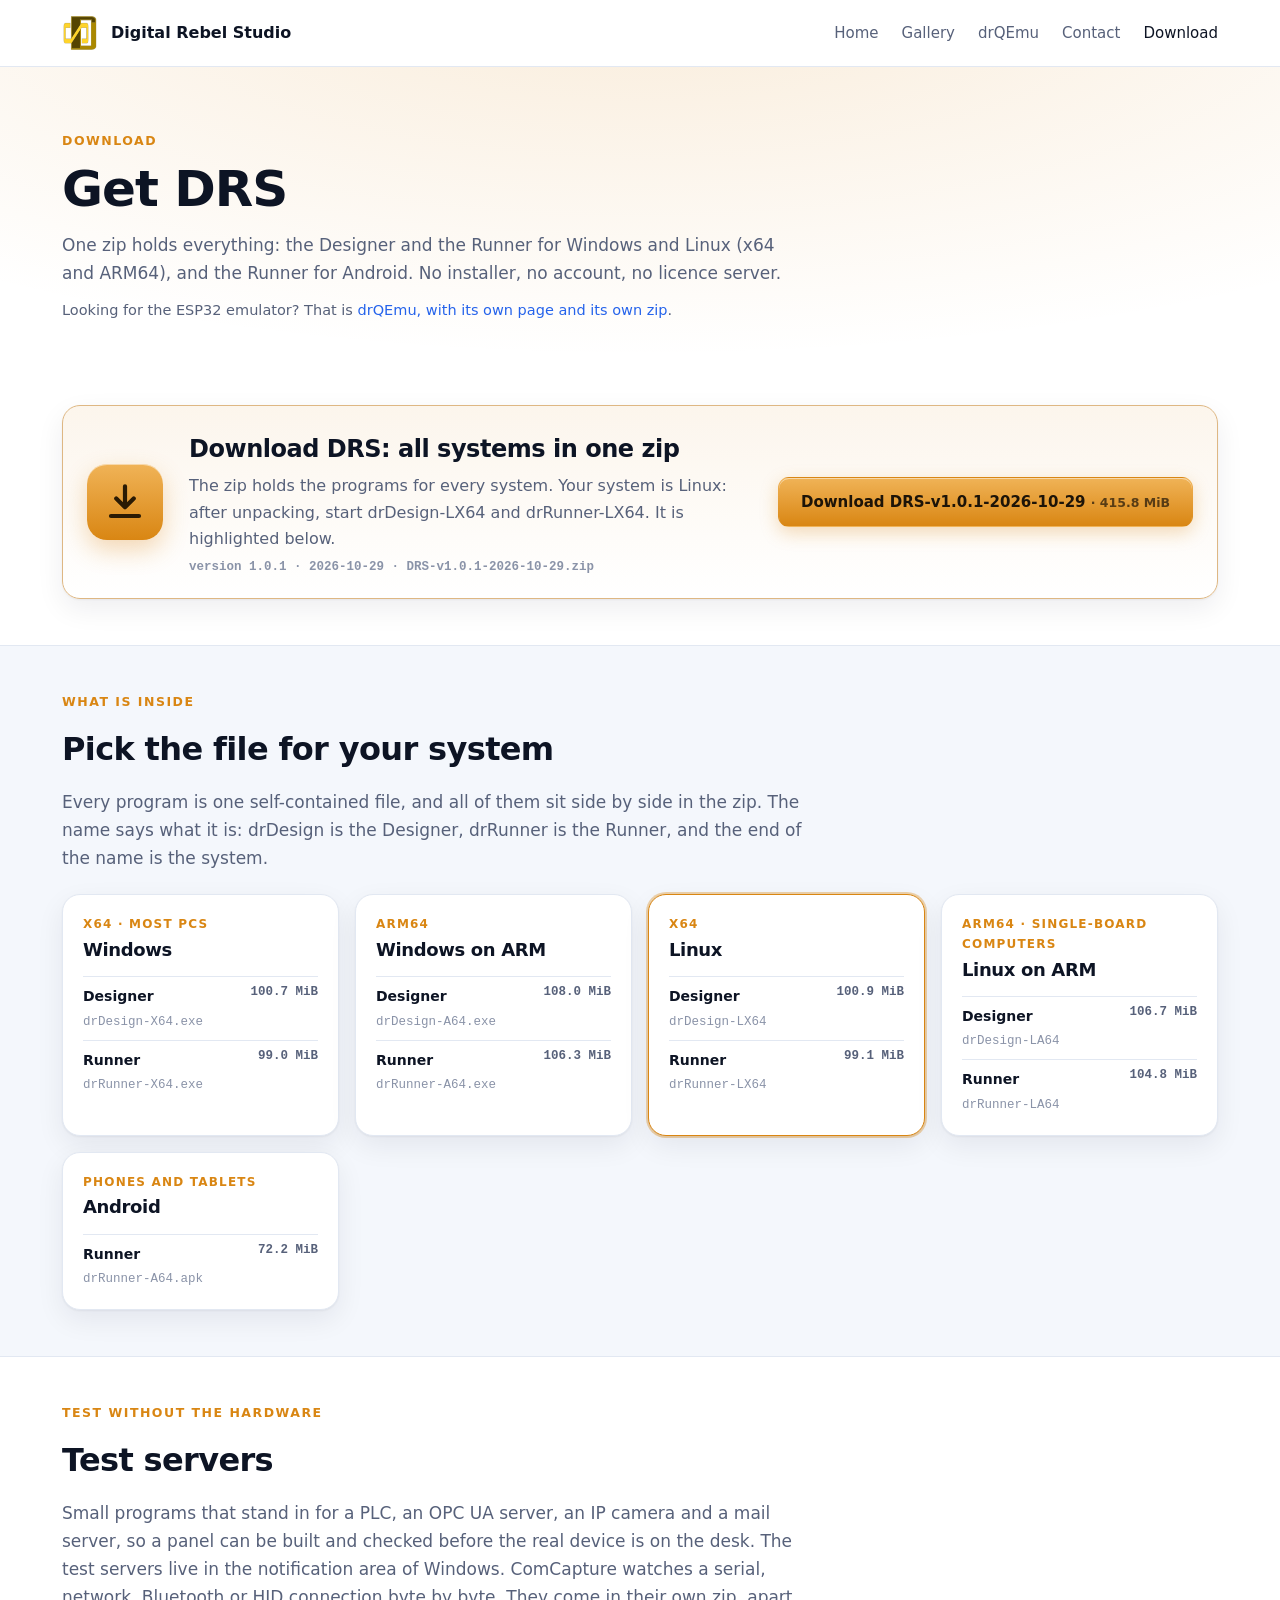
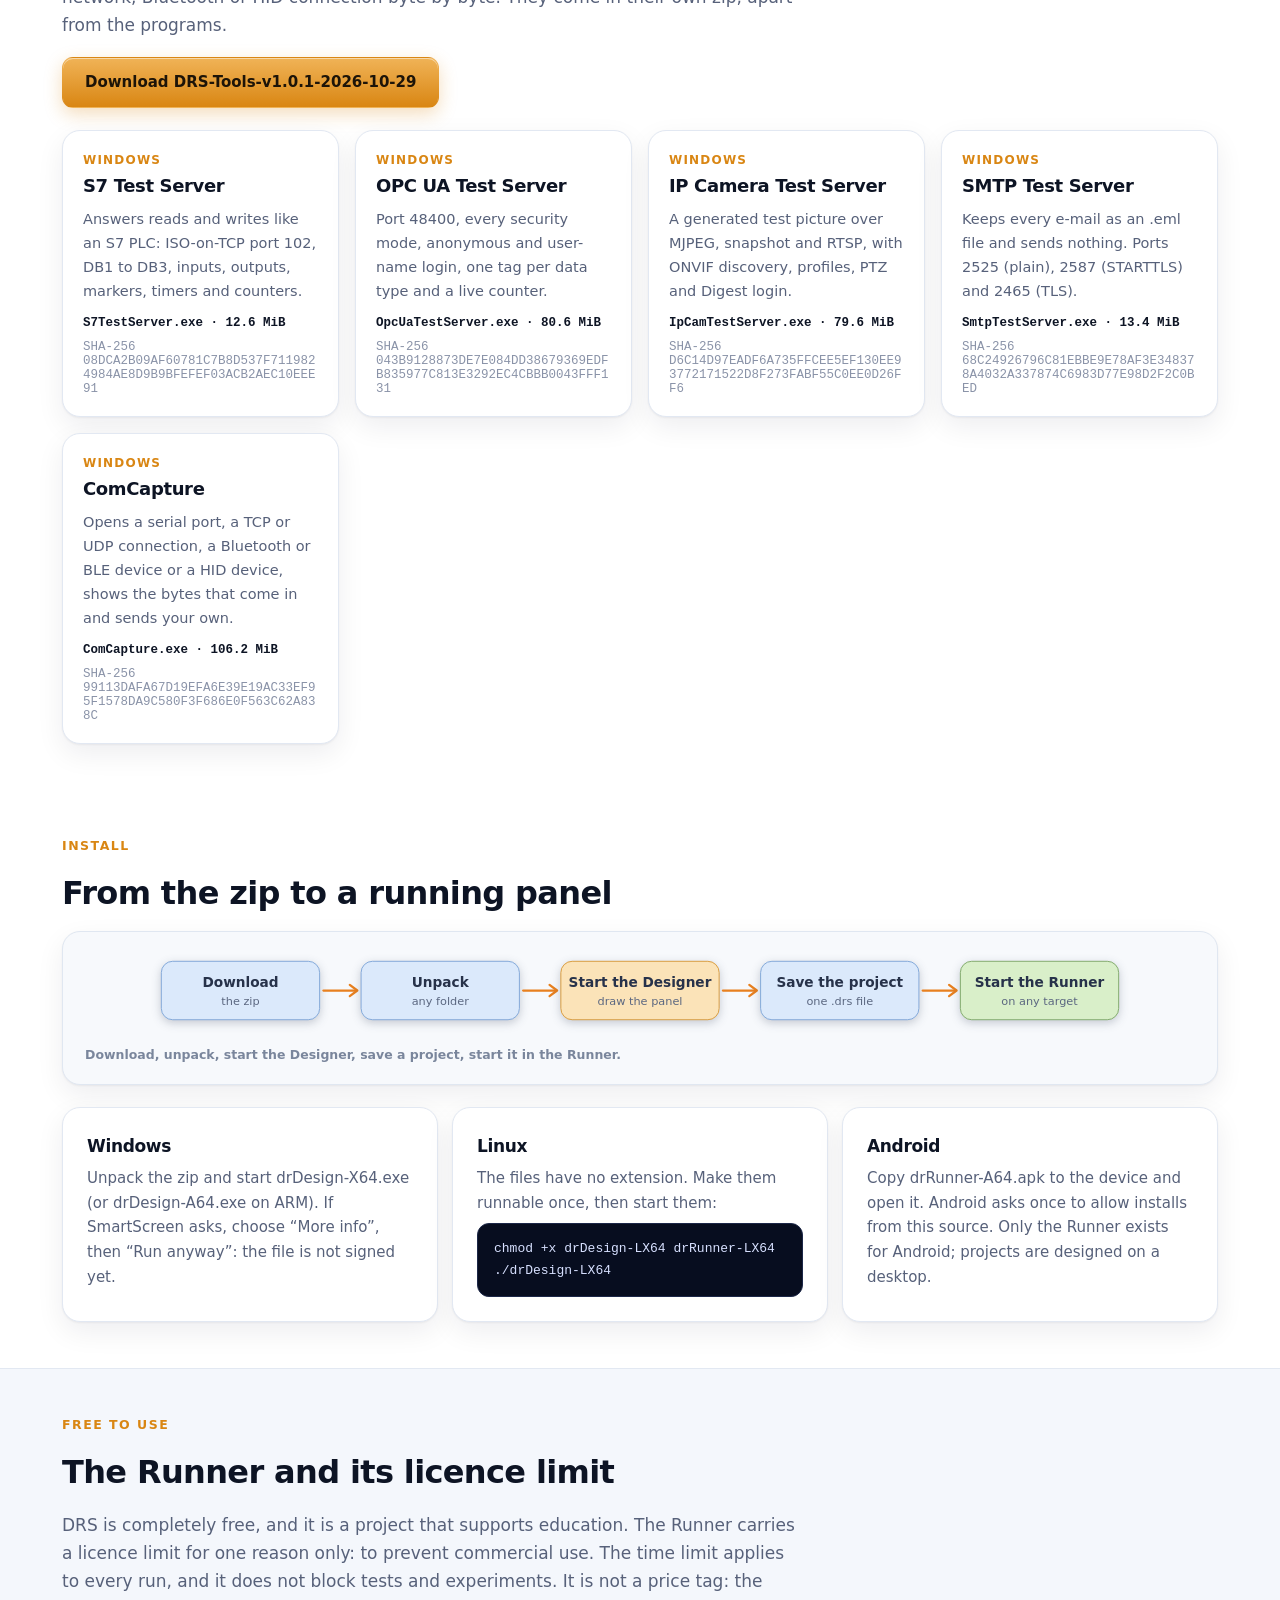
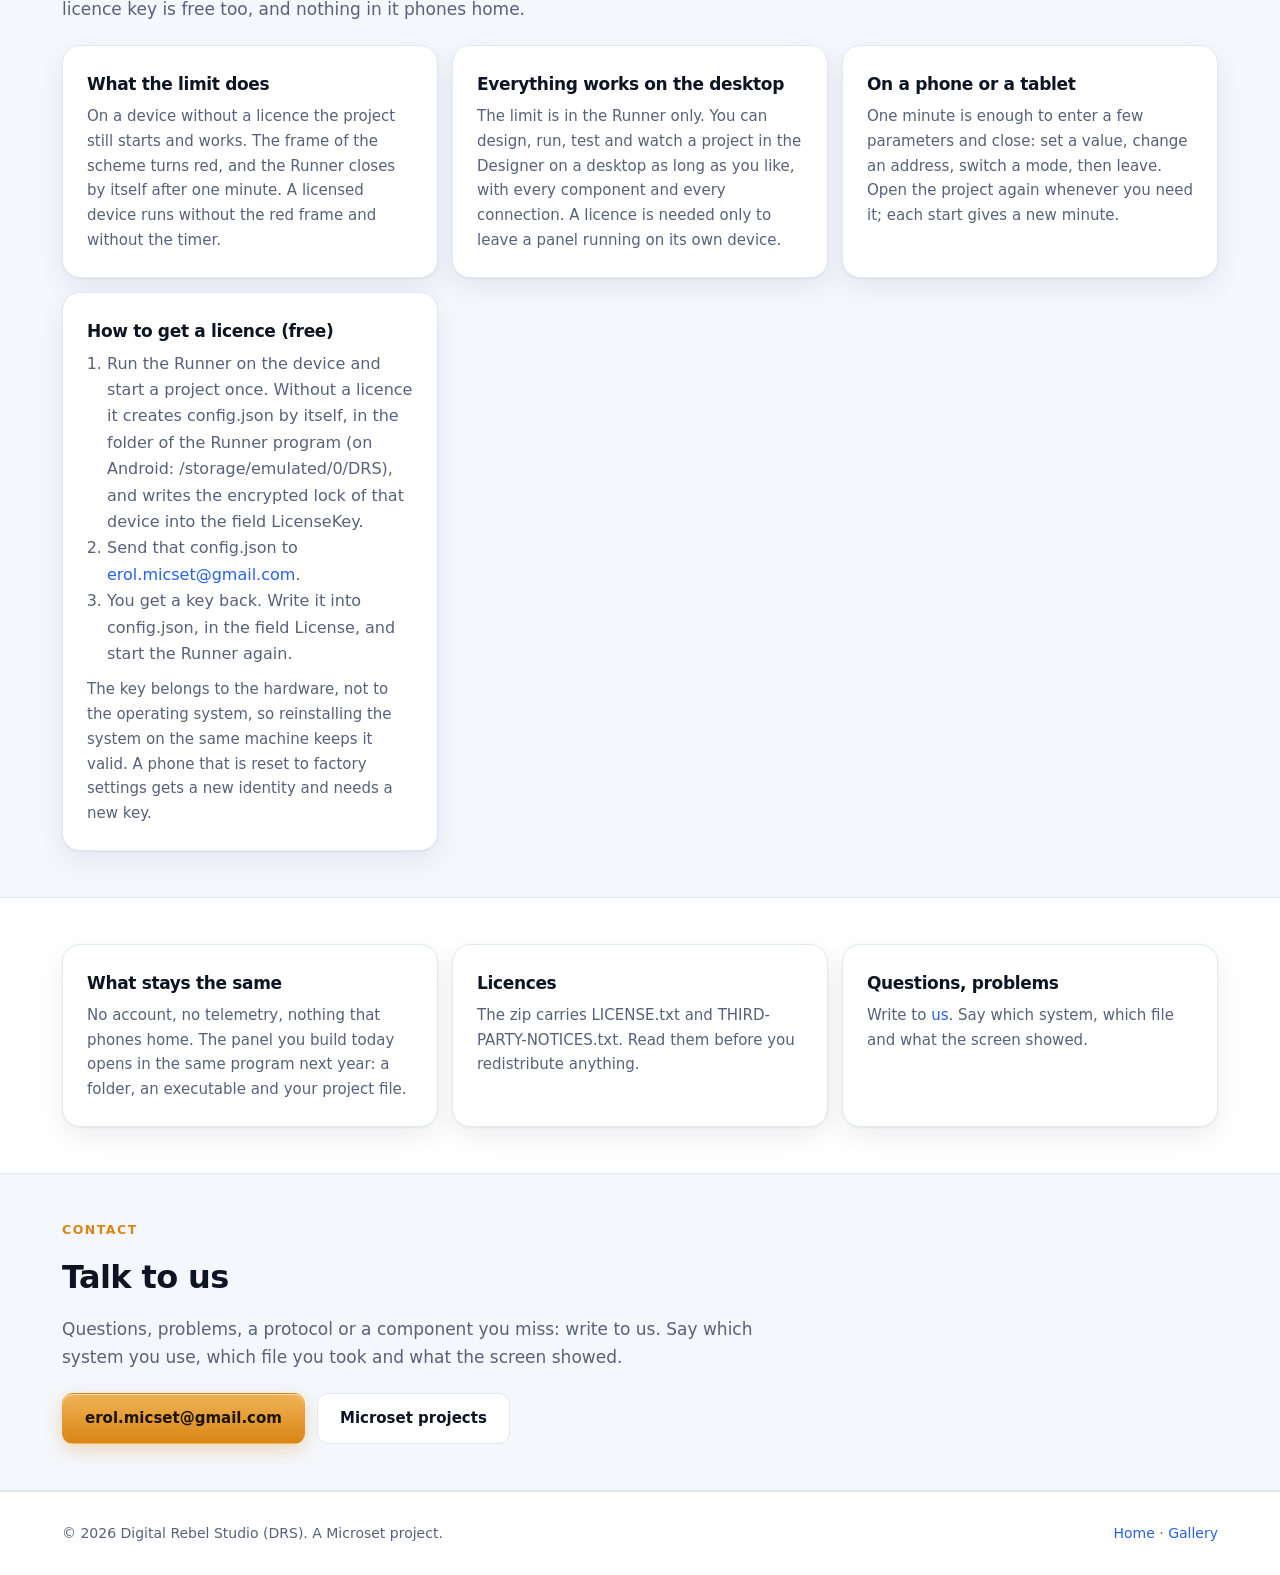
==== commit 6415a792: "Tools: ComCapture is part of the tools zip" ====
--- a/download.html
+++ b/download.html
@@ -169,7 +169,7 @@
     <div class="wrap">
       <p class="eyebrow">Test without the hardware</p>
       <h2>Test servers</h2>
-      <p class="sub">Small programs that stand in for a PLC, an <span translate="no" class="notranslate">OPC UA</span> server, an IP camera and a mail server, so a panel can be built and checked before the real device is on the desk. The test servers live in the notification area of <span translate="no" class="notranslate">Windows</span>. They come in their own zip, apart from the programs.</p>
+      <p class="sub">Small programs that stand in for a PLC, an <span translate="no" class="notranslate">OPC UA</span> server, an IP camera and a mail server, so a panel can be built and checked before the real device is on the desk. The test servers live in the notification area of <span translate="no" class="notranslate">Windows</span>. <span translate="no" class="notranslate">ComCapture</span> watches a serial, network, Bluetooth or HID connection byte by byte. They come in their own zip, apart from the programs.</p>
       <div style="margin-top:18px"><a class="btn primary" id="toolsBtn" href="#">Download the test servers</a></div>
       <div class="pk" id="tl"></div>
     </div>
@@ -249,7 +249,8 @@
     ['S7 Test Server', 'S7TestServer.exe', 12.6, 'Answers reads and writes like an S7 PLC: ISO-on-TCP port 102, DB1 to DB3, inputs, outputs, markers, timers and counters.', '08DCA2B09AF60781C7B8D537F7119824984AE8D9B9BFEFEF03ACB2AEC10EEE91'],
     ['OPC UA Test Server', 'OpcUaTestServer.exe', 80.6, 'Port 48400, every security mode, anonymous and user-name login, one tag per data type and a live counter.', '043B9128873DE7E084DD38679369EDFB835977C813E3292EC4CBBB0043FFF131'],
     ['IP Camera Test Server', 'IpCamTestServer.exe', 79.6, 'A generated test picture over MJPEG, snapshot and RTSP, with ONVIF discovery, profiles, PTZ and Digest login.', 'D6C14D97EADF6A735FFCEE5EF130EE93772171522D8F273FABF55C0EE0D26FF6'],
-    ['SMTP Test Server', 'SmtpTestServer.exe', 13.4, 'Keeps every e-mail as an .eml file and sends nothing. Ports 2525 (plain), 2587 (STARTTLS) and 2465 (TLS).', '68C24926796C81EBBE9E78AF3E348378A4032A337874C6983D77E98D2F2C0BED']
+    ['SMTP Test Server', 'SmtpTestServer.exe', 13.4, 'Keeps every e-mail as an .eml file and sends nothing. Ports 2525 (plain), 2587 (STARTTLS) and 2465 (TLS).', '68C24926796C81EBBE9E78AF3E348378A4032A337874C6983D77E98D2F2C0BED'],
+    ['ComCapture', 'ComCapture.exe', 106.2, 'Opens a serial port, a TCP or UDP connection, a Bluetooth or BLE device or a HID device, shows the bytes that come in and sends your own.', '99113DAFA67D19EFA6E39E19AC33EF95F1578DA9C580F3F686E0F563C62A838C']
   ],
   toolsBase: 'downloads/tools/',
   systems: [
